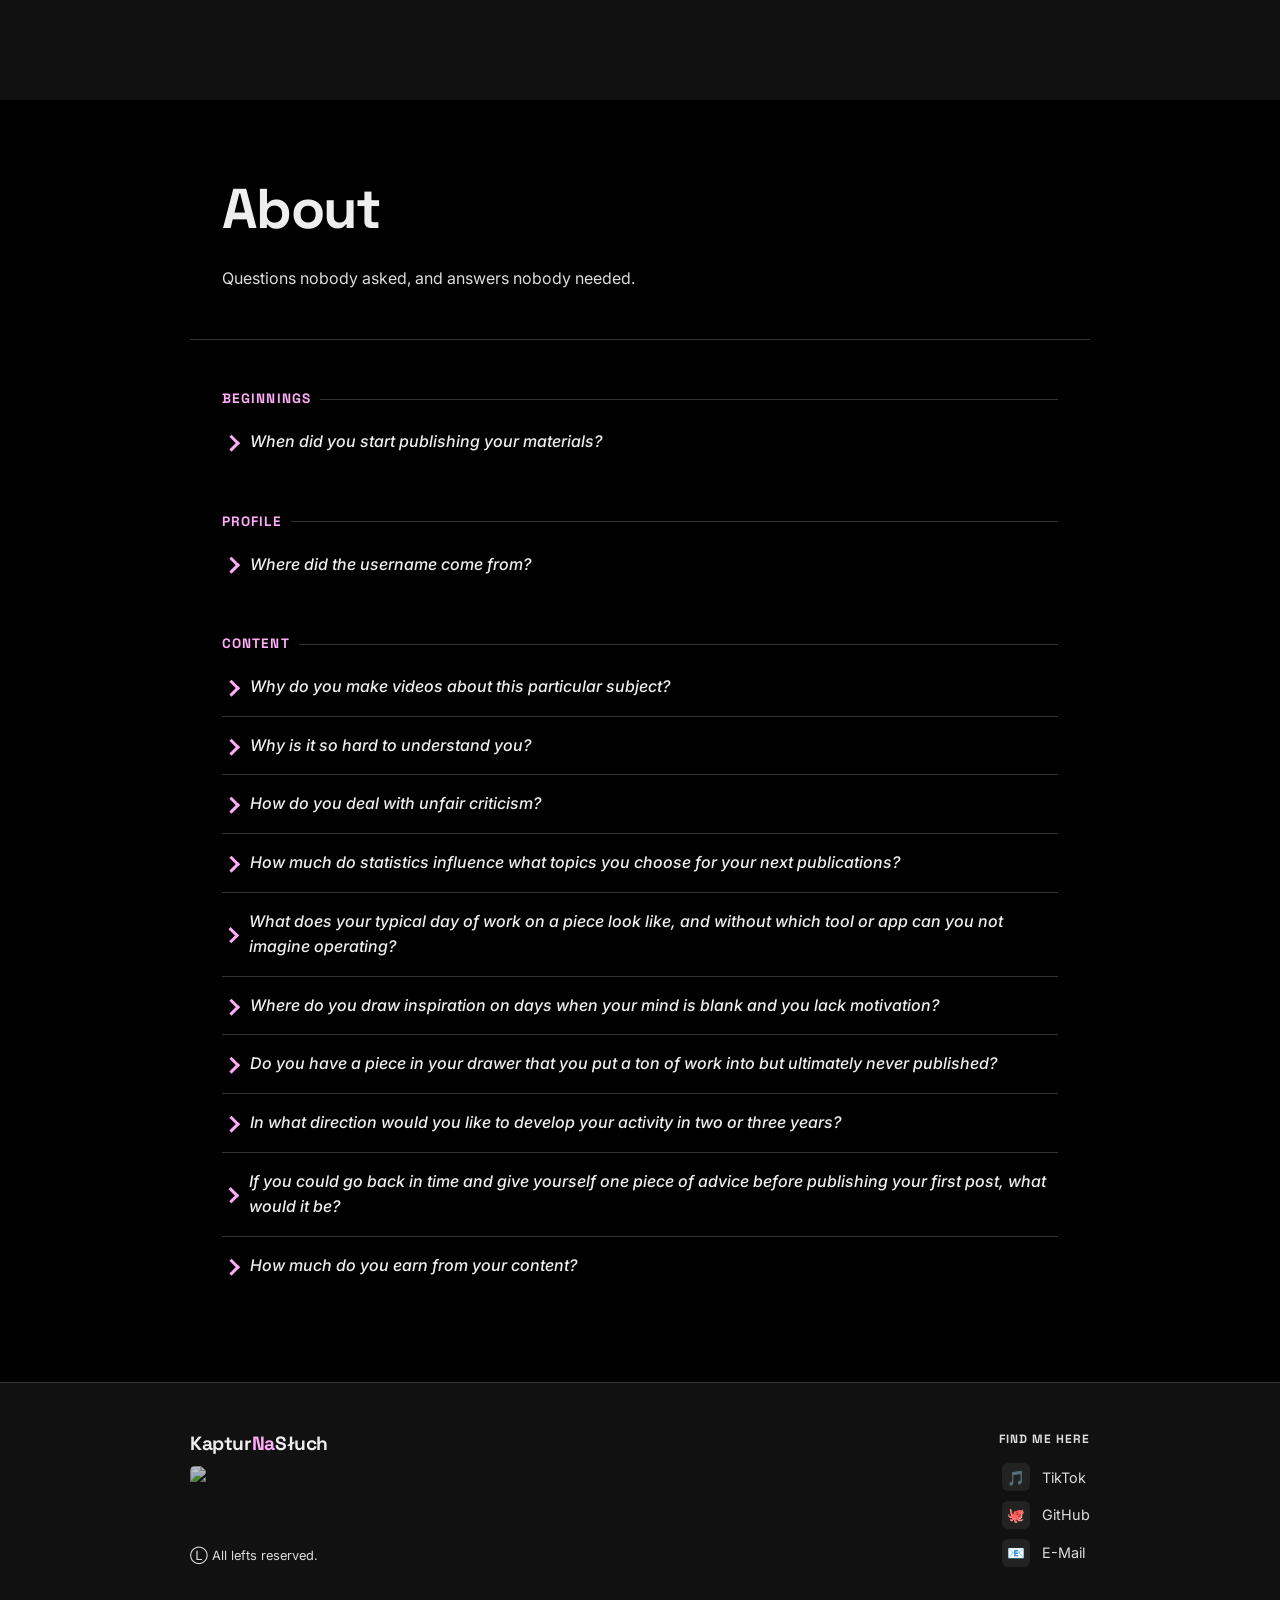
==== about/index.html @ c9e13604 "Initial commit" ====
<!DOCTYPE html>
<html lang="en" data-i18n-scope="about">
	<head>
		<!-- Meta -->
		<meta charset="UTF-8"/>
		<meta name="viewport" content="width=device-width, initial-scale=1.0"/>

		<!-- Theme Color -->
		<meta name="theme-color" content="#97BD63" media="(prefers-color-scheme: light)">
		<meta name="theme-color" content="#97BD63" media="(prefers-color-scheme: dark)">

		<!-- Primary Meta Tags -->
		<title>KapturNaSłuch</title>
		<meta name="description" content="Meet me.">

		<!-- Embed card -->
		<meta property="og:type" content="website">
		<meta property="og:site_name" content="KapturNaSłuch">
		<meta property="og:title" content="KapturNaSłuch - About">
		<meta property="og:description" content="Meet me.">
		<meta property="og:image" content="https://kapturnasluch.github.io/assets/resources/img/png/banner_about_thin.png">
		<meta property="og:url" content="https://kapturnasluch.github.io/about/">

		<!-- X Card -->
		<meta name="twitter:card" content="summary_large_image">
		<meta name="twitter:title" content="KapturNaSłuch - About">
		<meta name="twitter:description" content="Meet me.">
		<meta name="twitter:image" content="https://kapturnasluch.github.io/assets/resources/img/png/banner_about_thin.png">

		<!-- Icons -->
		<link rel="icon" type="image/png" href="../assets/resources/img/png/icon.png"/>

		<!-- CSS -->
		<link rel="stylesheet" href="../assets/code/css/global.css"/>
		<link rel="stylesheet" href="../assets/code/css/main.css"/>
	</head>
	<body id="top">
		<nav class="header"></nav>

		<header class="page-header">
			<h1 data-i18n="about_page_title">About me</h1>
			<p data-i18n="qa_pg_desc">Questions nobody asked, and answers nobody wanted.</p>
		</header>

		<main class="content interview"></main>

		<footer id="bottom" class="footer"></footer>

		<script src="../assets/code/js/utils.js"></script>
		<script src="../assets/code/js/emoji.js"></script>
		<script src="../assets/code/js/translations.js"></script>
		<script src="../assets/code/js/i18n.js"></script>
		<script src="../assets/code/js/locale.js"></script>
		<script src="../assets/code/js/icons.js"></script>
		<script src="../assets/code/js/theme.js"></script>
		<script src="../assets/code/js/components.js"></script>
		<script src="../assets/code/js/populate.js"></script>
		<script>
			document.addEventListener("DOMContentLoaded", () => {
				loadComponent(".header", "assets/code/html/header.html", "", () => {
					applyTranslations();
					updateMobileNavIcon("closed");
				});
				loadComponent(".footer", "../assets/code/html/footer.html", "../", applyTranslations);

				setDocumentTitle();
			});
		</script>
	</body>
</html>
---- assets/code/css/global.css ----
@import url("fonts.css");

/* ===== */
/* 1. Design tokens
/* ===== */

:root {
	--bpm: 135;
	--beat: calc(60s / var(--bpm));
	--bar:  calc(var(--beat) * 4);
	--time-transition: var(--bar);

	--color-background-1: #000;
	--color-background-2: #111;
	--color-background-3: #222;
	--color-text-default: #EEE;
	--color-text-muted: #DDD;
	--color-border: #333;

	--color-accent: oklch(100% 0.25 0);
	--color-accent-dim: oklch(100% 0.125 0);

	--media-background-opacity: 0.1875;

	--radius-border: 8px;

	--time-theme: 2s;
	--time-hover: 0.125s;

	--filter-formula-1: invert(48%) sepia(79%) saturate(2476%) hue-rotate(317deg) brightness(118%) contrast(119%);
	--animation-timing-func: cubic-bezier(0, 0, 0, 1);

	--height-navigation: 100px;
}

[data-theme="light"] {
	--time-transition: calc(var(--bar) * 3);

	--color-background-1: #EEE;
	--color-background-2: #FFF;
	--color-background-3: #EEE;
	--color-text-default: #000;
	--color-text-muted: #666;
	--color-border: #DDD;

	--color-accent: oklch(75% 0.25 0);
	--color-accent-dim: oklch(75% 0.125 0);

	--media-background-opacity: 0;

	--animation-timing-func: linear;
}

/* ===== */
/* 2. Reset
/* ===== */

*,
*::before,
*::after {
	scroll-behavior: smooth;
	box-sizing: border-box;
	margin: 0;
	padding: 0;

	transition:
		background-color var(--time-theme) ease-in-out,
		border-color     var(--time-theme) ease-in-out,
		box-shadow       var(--time-theme) ease-in-out;
}

/* ===== */
/* 3. Base
/* ===== */

@keyframes animationSpinHue {
	0%   { filter: hue-rotate(0deg);   }
	25%  { filter: hue-rotate(90deg);  }
	50%  { filter: hue-rotate(180deg); }
	75%  { filter: hue-rotate(270deg); }
	100% { filter: hue-rotate(1turn);  }
}

html {
	scroll-padding-top: var(--height-navigation);
}

body {
	background: var(--color-background-1);
	color: var(--color-text-default);
	font-family: "Inter", sans-serif;
	font-size: 16px;
	line-height: 1.6;
	min-height: 100vh;
	display: flex;
	flex-direction: column;
}

/* ===== */
/* Elements */
/* ===== */

.blockquote {
	border-left: 0.25em solid var(--color-text-default);
	font-style: italic;
	text-indent: initial;
	padding: 1.25em;
	text-align: left;
	display: flex;
	flex-flow: column;
	gap: 2em;
	opacity: 0.8;
}

.blockquote span:last-child {
	display: block;
	text-align: right;
}
---- assets/code/css/main.css ----
.background {
	position: fixed;
	width: 100%;
	height: 100%;
	z-index: -5;
}

.background-media {
	position: absolute;
	inset: 0;
	opacity: var(--media-background-opacity);
	filter: blur(5px) saturate(0);
}

.background-media video,
.background-media img {
	inset: 0;
	width: 100%;
	height: 100%;
	object-fit: cover;
	opacity: 0;
}

/* ===== */
/* 1. Shared components
/* ===== */

.logo {
	font-family: "Space Grotesk", sans-serif;
	font-weight: 700;
	font-size: 1.1rem;
	color: var(--color-text-default);
	letter-spacing: -0.02em;
}

.logo span {
	color: var(--color-accent);
	display: inline-block;
	animation: animationSpinHue var(--time-transition) var(--animation-timing-func) infinite;
}

.logo--lg {
	font-size: 1.2rem;
}

.btn-flag-icon {
	width: 1.2em;
	height: 1.2em;
	vertical-align: -0.2em;
	display: inline-block;
	object-fit: contain;
}

.emoji-wrapper {
	display: inline-flex;
	align-items: center;
	justify-content: center;
	vertical-align: -0.2em;
	width: 1.2em;
	height: 1.2em;
	margin: 0 0.1em;
}

.emoji-wrapper img {
	width: 100%;
	height: 100%;
	object-fit: contain;
}

[data-theme="dark"] .social-icon img,
[data-theme="dark"] .emoji-wrapper img {
	filter: invert(1);
}

/* ===== */
/* 2. Navbar
/* ===== */

nav {
	position: sticky;
	top: 0;
	z-index: 100;
	padding: 0 2.5rem;
	height: var(--height-navigation);
	display: flex;
	align-items: center;
	justify-content: space-between;
	background: var(--color-background-2);
	backdrop-filter: blur(2em) hue-rotate(180deg);
	width: 100%;
}

.nav-brand {
	display: flex;
	align-items: center;
	gap: 0.75rem;
	text-decoration: none;
	filter: drop-shadow(0 0 1px var(--color-background-1));
}

.nav-logo-img {
	width: 2em;
	object-fit: contain;
	border: 2px solid var(--color-border);
	border-radius: 100%;
	aspect-ratio: 1 / 1;
	padding-top: 0.1875em;
	transition: border-color var(--time-hover) ease-in-out;
	animation: animationSpinHue calc(var(--time-transition) /** 50*/) var(--animation-timing-func) infinite;
}

.nav-logo-img:hover {
	border-color: var(--color-accent);
}

.nav-controls {
	display: flex;
	align-items: center;
	gap: 1.5rem;
	filter: drop-shadow(0 0 1px var(--color-background-1));
}

.nav-links {
	display: flex;
	align-items: center;
	gap: 1.5rem;
	list-style: none;
	text-transform: capitalize;
}

.nav-links li {
	display: inline-flex;
}

.nav-links a {
	color: var(--color-text-muted);
	text-decoration: none;
	font-size: 0.9rem;
	font-weight: 500;
	display: inline-flex;
	align-items: center;
	gap: 0.35rem;

	transition:
		background   var(--time-theme) ease-in-out,
		border-color var(--time-theme) ease-in-out,
		fill         var(--time-theme) ease-in-out,
		stroke       var(--time-theme) ease-in-out,
		box-shadow   var(--time-theme) ease-in-out,
		color        var(--time-hover) ease-in-out;
}

.nav-links a:hover,
.nav-links a.active {
	color: var(--color-text-default);
}

.nav-links a svg,
.nav-links a svg * {
	transition: none;
}

.nav-link-icon {
	display: inline-flex;
	align-items: center;
	opacity: 0;
	max-width: 0;
	overflow: hidden;
	transition:
		opacity   var(--time-hover) ease-in-out,
		max-width var(--time-hover) ease-in-out;
}

.nav-links li:hover .nav-link-icon {
	opacity: 1;
	max-width: 1.2em;
}

.nav-toggle-btn {
	display: none;
	color: var(--color-text-default);
	border: none;
	border-radius: var(--radius-border);
	font-size: 2rem;
	cursor: pointer;
	line-height: 1;
	background: transparent;
}

.toggle-icon {
	display: inline-flex;
	align-items: center;
}

/* Hide the toggle icon while its first SVG fetch resolves, so the
   shortcode text or a stale character can't flash before the real
   icon appears. */
.toggle-icon.is-loading {
	visibility: hidden;
}

.btn-toggle {
	color: var(--color-text-default);
	font-size: 2em;
	cursor: pointer;
	display: inline-flex;

	transition:
		background   var(--time-theme) ease-in-out,
		border-color var(--time-hover) ease-in-out,
		color        var(--time-hover) ease-in-out;

	aspect-ratio: 1 / 1;
	background: none;
	border: 0;
}

.btn-toggle:hover {
	border-color: var(--color-accent);
	color: var(--color-text-default);
}

/* ===== */
/* 3. Layout - main / sections
/* ===== */

main {
	flex: 1;
	display: flex;
	flex-direction: column;
}

main > .hero {
	min-height: 100vh;
	padding: 0 2rem;
	margin: 0 auto;
	display: flex;
	flex-direction: column;
	justify-content: center;
	align-items: center;
	z-index: 5;
	text-align: center;
}

/* ===== */
/* 4. Hero
/* ===== */

.hero-header {
	display: flex;
	gap: 1.5rem;
	margin-bottom: 0.5em;
	flex-wrap: wrap;
	justify-content: center;
	filter: drop-shadow(0 0 3em rgba(255, 255, 255, 0.75));
	align-items: center;
}

img .hero-avatar {
	filter: drop-shadow(0 0 5px white);
}

.hero-avatar {
	width: 80px;
	height: auto;
	border-radius: 50%;
	object-fit: cover;
	border: 3px solid var(--color-accent);
	padding-top: 0.5em;
	aspect-ratio: 1 / 1;
	background: var(--color-background-1);
	animation: animationSpinHue var(--time-transition) var(--animation-timing-func) infinite;
}

.hero-name {
	display: inline-flex;
	font-family: "Space Grotesk", sans-serif;
	font-size: clamp(2.5rem, 8vw, 5rem);
	font-weight: 700;
	line-height: 1.0;
	letter-spacing: -0.04em;
	color: var(--color-text-default);
}

.hero-name .accent-word {
	color: var(--color-accent);
	display: inline-block;
	animation: animationSpinHue var(--time-transition) var(--animation-timing-func) infinite;
}

.hero-taglines {
	font-size: 0;
	font-family: "Space Grotesk", sans-serif;
	font-weight: 500;
	color: var(--color-text-muted);
	gap: 0;
}

.hero-taglines span {
	font-size: clamp(1rem, 2.5vw, 1.3rem);
}

.hero-taglines span:not(:last-child)::before {
	display: none;
}

.hero-taglines span:not(:last-child)::after {
	content: "│";
	padding: 0 0.5em;
}

.hero-desc {
	font-size: 1rem;
	color: var(--color-text-muted);
	margin: 2em 0;
}

.btn-primary {
	display: inline-block;
	background: var(--color-accent);
	color: var(--color-background-1);
	text-decoration: none;
	padding: 0.7rem 1.6rem;
	border-radius: var(--radius-border);
	font-family: "Space Grotesk", sans-serif;
	font-weight: 700;
	font-size: 0.95rem;

	transition:
		background var(--time-theme) ease-in-out,
		color      var(--time-theme) ease-in-out,
		opacity    var(--time-hover) ease-in-out;
	animation: animationSpinHue var(--time-transition) var(--animation-timing-func) infinite;
}

.btn-primary:hover {
	opacity: 0.85;
}

.theme-icon.is-loading,
.lang-icon.is-loading {
	visibility: hidden;
}

.btn-toggle .theme-icon,
.btn-toggle .lang-icon {
	display: inline-flex;
	align-items: center;
	justify-content: center;
	width: 1.2em;
	height: 1.2em;
}

.btn-toggle .theme-icon svg,
.btn-toggle .theme-icon img,
.btn-toggle .lang-icon svg,
.btn-toggle .lang-icon img {
	width: 100%;
	height: 100%;
	display: block;
}

.btn-toggle .theme-icon svg {
	filter:
		var(--filter-formula-1)
		saturate(0.325)
		brightness(2);

	animation: animationSpinHue var(--time-transition) var(--animation-timing-func) infinite;
}

[data-theme="light"] .btn-toggle .theme-icon svg {
	filter: brightness(0);
}

/* ===== */
/* 5. Content sections
/* ===== */

.page-header {
	padding: 4rem 2rem 3rem;
	max-width: 900px;
	margin: 0 auto;
	width: 100%;
	border-bottom: 1px solid var(--color-border);
}

.page-header h1 {
	font-family: "Space Grotesk", sans-serif;
	font-size: clamp(2rem, 6vw, 3.5rem);
	font-weight: 700;
	letter-spacing: -0.03em;
	margin-bottom: 0.75rem;
	text-transform: capitalize;
}

.page-header p {
	color: var(--color-text-muted);
	font-size: 1rem;
}

.content {
	flex: 1;
	padding: 3rem 2rem;
	max-width: 900px;
	margin: 0 auto;
	width: 100%;
}

/* ===== */
/* 6. Resources grid
/* ===== */

.cat-section {
	margin-bottom: 3.5rem;
}

.cat-label {
	font-family: "Space Grotesk", sans-serif;
	font-size: 0.85rem;
	font-weight: 700;
	text-transform: uppercase;
	letter-spacing: 0.08em;
	color: var(--color-accent);
	margin-bottom: 1.2rem;
	display: flex;
	align-items: center;
	gap: 0.6rem;
	text-decoration: none;
	cursor: pointer;
	animation: animationSpinHue var(--time-transition) var(--animation-timing-func) infinite;
}

.cat-label:hover {
	text-decoration: underline;
}

.cat-label::after {
	content: "";
	flex: 1;
	height: 1px;
	background: var(--color-border);
}

.res-grid {
	display: flex;
	flex-wrap: wrap;
	gap: 1rem;
}

.res-card {
	flex: 1 1 calc(50% - 0.5rem);
	min-width: 250px;
	display: flex;
	flex-direction: column;
	background: var(--color-background-2);
	border: 1px solid var(--color-border);
	border-radius: var(--radius-border);
	padding: 1.25rem;
	text-decoration: none;
	color: inherit;

	transition:
		background   var(--time-theme) ease-in-out,
		border-color var(--time-hover) ease-in-out;
}

.res-card:hover {
	border-color: var(--color-accent);
	background: var(--color-background-3);
}

.res-card-head {
	display: flex;
	align-items: flex-start;
	justify-content: space-between;
	gap: 0.5rem;
	margin-bottom: 0.6rem;
}

.res-icon {
	font-size: 1.3rem;
	line-height: 1;
	display: inline-flex;
	align-items: center;
	filter: initial !important;
}

.res-icon-img {
	width: 28px;
	height: 28px;
	object-fit: contain;
	display: block;
	flex: 0 0 auto;
}

.badge-new {
	font-size: 0.65rem;
	font-family: "Space Grotesk", sans-serif;
	font-weight: 700;
	text-transform: uppercase;
	letter-spacing: 0.06em;
	background: var(--color-accent-dim);
	color: var(--color-background-1);
	padding: 2px 7px;
	border-radius: 4px;
	display: inline-block;
	animation: animationSpinHue var(--time-transition) var(--animation-timing-func) infinite;
}

.res-card .res-title {
	font-family: "Space Grotesk", sans-serif;
	font-size: 0.95rem;
	font-weight: 700;
	color: var(--color-text-default);
}

.res-card .res-desc:last-child {
	padding-top: 1em;
}

.res-card .res-desc {
	font-size: 0.85rem;
	color: var(--color-text-muted);
	line-height: 1.55;
	flex: 1;
}

/* ===== */
/* 7. Footer
/* ===== */

footer {
	border-top: 1px solid var(--color-border);
	padding: 3rem 2rem;
	background: var(--color-background-2);
}

.footer-inner {
	max-width: 900px;
	margin: 0 auto;
	display: flex;
	justify-content: space-between;
	gap: 2rem;
	flex-wrap: wrap;
}

.footer-notice {
	display: flex;
	flex-flow: column;
	justify-content: space-between;
}

footer .logo--lg {
	gap: 0.5em;
	display: flex;
	flex-flow: column;
	width: fit-content;
	line-height: initial;
}

footer .logo--lg a {
	display: flex;
	flex-flow: column;
	justify-content: center;
}

footer .logo--lg a > img {
	opacity: 0.75;
	height: 1em;
	border-radius: 0.25em;
}

.footer-copy {
	font-size: 0.8rem;
	color: var(--color-text-muted);
	margin-top: 0.5rem;
}

.socials-title {
	font-family: "Space Grotesk", sans-serif;
	font-size: 0.75rem;
	font-weight: 700;
	text-transform: uppercase;
	letter-spacing: 0.08em;
	color: var(--color-text-muted);
	margin-bottom: 1rem;
	line-height: initial;
}

.social-list {
	list-style: none;
	display: flex;
	flex-direction: column;
	gap: 0.6rem;
}

.social-list li a {
	display: flex;
	align-items: center;
	gap: 0.75rem;
	text-decoration: none;
	color: var(--color-text-muted);
	font-size: 0.9rem;
	transition: opacity var(--time-hover) ease-in-out;
}

.social-list li a:hover {
	opacity: 0.75;
	color: var(--color-text-default);
}

.social-icon {
	width: 28px;
	height: 28px;
	border-radius: 6px;
	display: inline-flex;
	align-items: center;
	justify-content: center;
	flex-shrink: 0;
	background: var(--color-background-3);
}

.social-icon img {
	width: 1em;
	display: block;
}

.social-icon svg {
	width: 1.5em;
	height: 1.5em;
	animation: animationSpinHue var(--time-transition) var(--animation-timing-func) infinite;
	color: var(--color-accent-dim);
}

.social-column {
	display: flex;
	flex-flow: column;
	align-items: end;
}

/* ===== */
/* 8. About section
/* ===== */

.interview .cat-section > details.qa + details.qa {
	margin-top: 1em;
	padding-top: 1em;
	border-top: 1px solid var(--color-border);
}

details.qa {
	margin: 0;
}

.qa ol,
.qa ul {
	list-style-position: revert-layer;
	margin-left: 2.75em;
}

details.qa > summary.qa-q {
	list-style: none;
	cursor: pointer;
	font-style: italic;
	font-weight: 500;
	color: var(--color-text-default);
	display: flex;
	align-items: baseline;
	gap: 0.5em;
	transition: color var(--time-hover) ease-in-out;
}

details.qa > summary.qa-q::-webkit-details-marker {
	display: none;
}

details.qa > summary.qa-q::marker {
	content: "";
}

details.qa > summary.qa-q::before {
	content: "";
	display: inline-flex;
	width: 0.75em;
	height: 0.75em;
	border-right: 3px solid var(--color-accent);
	border-bottom: 3px solid var(--color-accent);
	transform: rotate(-45deg);
	transition: transform var(--time-hover) ease-in-out;
	margin-right: 0.5em;
	transform-origin: 60% 60%;
	align-self: center;
	animation: animationSpinHue var(--time-transition) var(--animation-timing-func) infinite;
	margin: 0.25em;
}

details.qa[open] > summary.qa-q::before {
	transform: rotate(45deg);
}

details.qa > .qa-a {
	padding: 2em 0;
	color: var(--color-text-default);
}

/* ===== */
/* 9. Mobile
/* ===== */

@media (max-width: 750px) {
	nav {
		padding: 2em;
		flex-wrap: wrap;
		height: auto;
		background: var(--color-background-2);
		border-bottom: 1px solid var(--color-border);
	}

	.nav-toggle-btn {
		display: inline-block;
	}

	.nav-controls {
		width: 100%;
		display: none;
		flex-direction: column;
		align-items: center;
		gap: 1rem;
	}

	.nav-controls.active {
		display: flex;
	}

	.nav-links {
		flex-direction: column;
		align-items: start;
		gap: 1rem;
		width: 100%;
		padding-top: 1rem;
	}

	.res-card {
		flex: 1 1 100%;
	}

	.hero-taglines span:not(:last-child)::after {
		padding: 0 0.25em;
	}

	footer {
		padding: 2rem 1rem;
	}

	.footer-inner {
		flex-direction: column-reverse;
		align-items: center;
		text-align: center;
	}

	footer .logo--lg {
		gap: initial;
		align-items: center;
		width: 100%;
	}

	footer .logo--lg a > img {
		display: none;
	}

	.social-column {
		align-items: center;
	}
}

@media (max-width: 360px) {
	main > .hero {
		padding: calc(5rem + var(--height-navigation)) 2em;
	}

	.hero {
		padding: 3rem 1rem 2rem;
	}

	.hero-header {
		gap: 0.75em;
		flex-flow: column;
		margin-bottom: 1em;
	}

	.hero-name {
		flex-flow: column;
	}

	.hero-name .accent-word:first-child {
		margin-top: 0.1875em;
	}
}
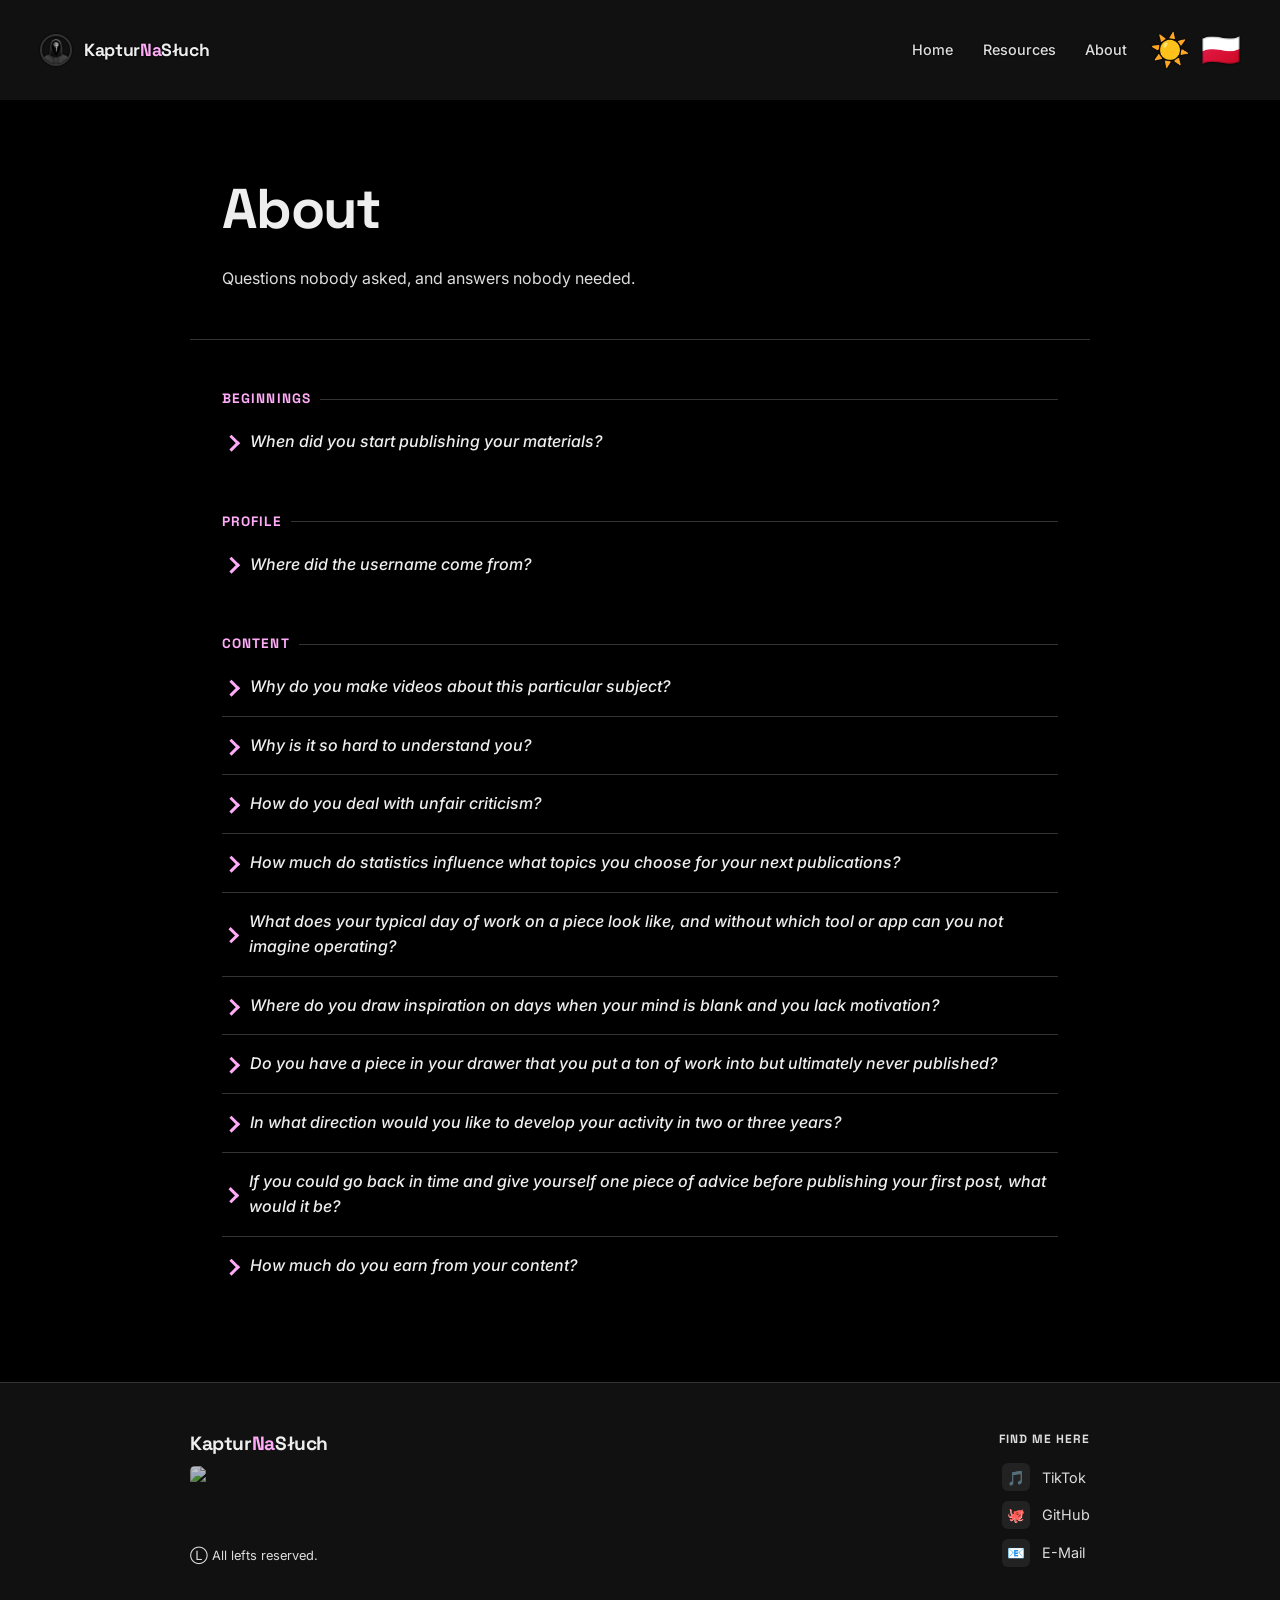
==== commit 64049518: "Fixes 1" ====
--- a/about/index.html
+++ b/about/index.html
@@ -57,7 +57,7 @@
 		<script src="../assets/code/js/populate.js"></script>
 		<script>
 			document.addEventListener("DOMContentLoaded", () => {
-				loadComponent(".header", "assets/code/html/header.html", "", () => {
+				loadComponent(".header", "../assets/code/html/header.html", "../", () => {
 					applyTranslations();
 					updateMobileNavIcon("closed");
 				});
--- a/assets/code/css/global.css
+++ b/assets/code/css/global.css
@@ -115,4 +115,19 @@
 .blockquote span:last-child {
 	display: block;
 	text-align: right;
+}
+
+/* ===== */
+/* Other */
+/* ===== */
+
+img, svg, video {
+	-webkit-touch-callout: none;
+	-webkit-user-select: none;
+	-khtml-user-select: none;
+	-moz-user-select: none;
+	-ms-user-select: none;
+	user-select: none;
+
+    -webkit-user-drag: none;
 }
--- a/assets/code/css/main.css
+++ b/assets/code/css/main.css
@@ -774,6 +774,7 @@
 	}
 }
 
+/*
 @media (max-width: 360px) {
 	main > .hero {
 		padding: calc(5rem + var(--height-navigation)) 2em;
@@ -796,4 +797,5 @@
 	.hero-name .accent-word:first-child {
 		margin-top: 0.1875em;
 	}
-}+}
+*/
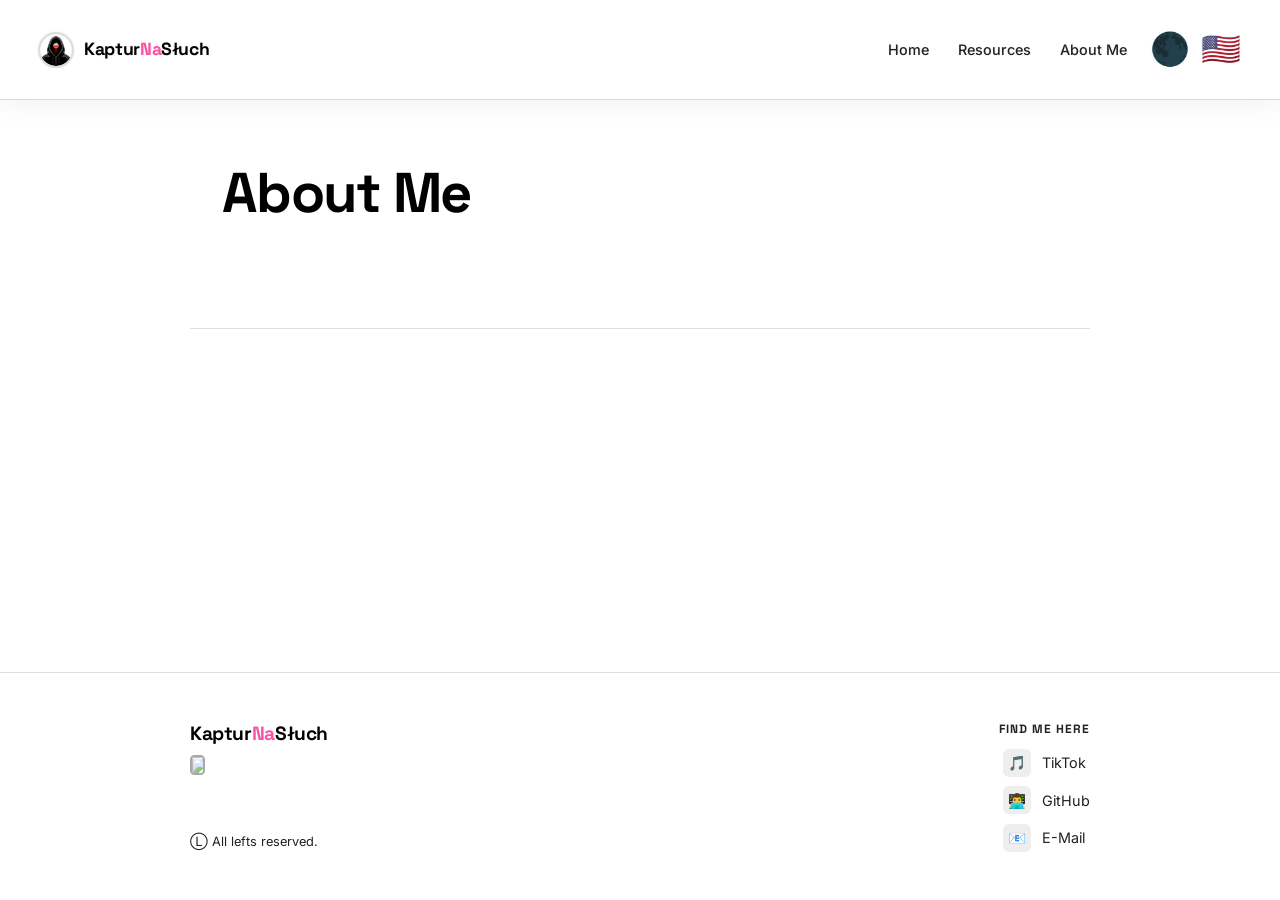
==== commit c9ae136e: "Initial" ====
--- a/about/index.html
+++ b/about/index.html
@@ -1,13 +1,13 @@
 <!DOCTYPE html>
-<html lang="en" data-i18n-scope="about">
+<html lang="en">
 	<head>
 		<!-- Meta -->
 		<meta charset="UTF-8"/>
 		<meta name="viewport" content="width=device-width, initial-scale=1.0"/>
 
 		<!-- Theme Color -->
-		<meta name="theme-color" content="#97BD63" media="(prefers-color-scheme: light)">
-		<meta name="theme-color" content="#97BD63" media="(prefers-color-scheme: dark)">
+		<meta name="theme-color" content="#99FF00" media="(prefers-color-scheme: light)">
+		<meta name="theme-color" content="#99FF00" media="(prefers-color-scheme: dark)">
 
 		<!-- Primary Meta Tags -->
 		<title>KapturNaSłuch</title>
@@ -18,17 +18,17 @@
 		<meta property="og:site_name" content="KapturNaSłuch">
 		<meta property="og:title" content="KapturNaSłuch - About">
 		<meta property="og:description" content="Meet me.">
-		<meta property="og:image" content="https://kapturnasluch.github.io/assets/resources/img/png/banner_about_thin.png">
+		<meta property="og:image" content="https://kapturnasluch.github.io/assets/resources/img/png/banners/banner_dark_about.png">
 		<meta property="og:url" content="https://kapturnasluch.github.io/about/">
 
 		<!-- X Card -->
 		<meta name="twitter:card" content="summary_large_image">
 		<meta name="twitter:title" content="KapturNaSłuch - About">
 		<meta name="twitter:description" content="Meet me.">
-		<meta name="twitter:image" content="https://kapturnasluch.github.io/assets/resources/img/png/banner_about_thin.png">
+		<meta name="twitter:image" content="https://kapturnasluch.github.io/assets/resources/img/png/banners/banner_dark_about.png">
 
 		<!-- Icons -->
-		<link rel="icon" type="image/png" href="../assets/resources/img/png/icon.png"/>
+		<link rel="icon" type="image/svg" href="../assets/resources/img/ico/about.ico"/>
 
 		<!-- CSS -->
 		<link rel="stylesheet" href="../assets/code/css/global.css"/>
@@ -38,30 +38,29 @@
 		<nav class="header"></nav>
 
 		<header class="page-header">
-			<h1 data-i18n="about_page_title">About me</h1>
-			<p data-i18n="qa_pg_desc">Questions nobody asked, and answers nobody wanted.</p>
+			<h1 data-i18n="about_page_title"></h1>
+			<p data-i18n="qa_pg_desc"></p>
 		</header>
 
 		<main class="content interview"></main>
 
 		<footer id="bottom" class="footer"></footer>
 
-		<script src="../assets/code/js/utils.js"></script>
-		<script src="../assets/code/js/emoji.js"></script>
-		<script src="../assets/code/js/translations.js"></script>
-		<script src="../assets/code/js/i18n.js"></script>
-		<script src="../assets/code/js/locale.js"></script>
-		<script src="../assets/code/js/icons.js"></script>
-		<script src="../assets/code/js/theme.js"></script>
-		<script src="../assets/code/js/components.js"></script>
-		<script src="../assets/code/js/populate.js"></script>
+		<script src="../assets/code/js/utils/utils.js"></script>
+		<script src="../assets/code/js/utils/visual/emoji/emoji.js"></script>
+		<script src="../assets/code/js/locale/i18n.js"></script>
+		<script src="../assets/code/js/locale/locale.js"></script>
+		<script src="../assets/code/js/utils/visual/emoji/icons.js"></script>
+		<script src="../assets/code/js/utils/visual/theme.js"></script>
+		<script src="../assets/code/js/utils/components.js"></script>
+		<script src="../assets/code/js/page/populate.js"></script>
 		<script>
 			document.addEventListener("DOMContentLoaded", () => {
-				loadComponent(".header", "../assets/code/html/header.html", "../", () => {
+				loadComponent(".header", "../assets/code/html/header.html", "..", () => {
 					applyTranslations();
 					updateMobileNavIcon("closed");
 				});
-				loadComponent(".footer", "../assets/code/html/footer.html", "../", applyTranslations);
+				loadComponent(".footer", "../assets/code/html/footer.html", "..", applyTranslations);
 
 				setDocumentTitle();
 			});
--- a/assets/code/css/global.css
+++ b/assets/code/css/global.css
@@ -1,4 +1,10 @@
 @import url("fonts.css");
+
+[data-no-transition],
+[data-no-transition] * {
+	transition: none !important;
+	animation: none !important;
+}
 
 /* ===== */
 /* 1. Design tokens
@@ -8,7 +14,24 @@
 	--bpm: 135;
 	--beat: calc(60s / var(--bpm));
 	--bar:  calc(var(--beat) * 4);
+
+	--time-theme: 2s;
+	--time-hover: 0.125s;
+
+	--margin-global: 2rem;
+	--radius-border: 8px;
+
+	--filter-formula-colorize:
+		invert(48%) sepia(79%)
+		saturate(2476%) hue-rotate(317deg)
+		brightness(118%) contrast(119%);
+
+	--height-navigation: 100px;
+}
+
+[data-theme="dark"] {
 	--time-transition: var(--bar);
+	--animation-timing-func: cubic-bezier(0, 0, 0, 1);
 
 	--color-background-1: #000;
 	--color-background-2: #111;
@@ -21,34 +44,23 @@
 	--color-accent-dim: oklch(100% 0.125 0);
 
 	--media-background-opacity: 0.1875;
-
-	--radius-border: 8px;
-
-	--time-theme: 2s;
-	--time-hover: 0.125s;
-
-	--filter-formula-1: invert(48%) sepia(79%) saturate(2476%) hue-rotate(317deg) brightness(118%) contrast(119%);
-	--animation-timing-func: cubic-bezier(0, 0, 0, 1);
-
-	--height-navigation: 100px;
 }
 
 [data-theme="light"] {
 	--time-transition: calc(var(--bar) * 3);
+	--animation-timing-func: linear;
 
 	--color-background-1: #EEE;
 	--color-background-2: #FFF;
 	--color-background-3: #EEE;
 	--color-text-default: #000;
-	--color-text-muted: #666;
+	--color-text-muted: #222;
 	--color-border: #DDD;
 
 	--color-accent: oklch(75% 0.25 0);
 	--color-accent-dim: oklch(75% 0.125 0);
 
 	--media-background-opacity: 0;
-
-	--animation-timing-func: linear;
 }
 
 /* ===== */
@@ -66,7 +78,8 @@
 	transition:
 		background-color var(--time-theme) ease-in-out,
 		border-color     var(--time-theme) ease-in-out,
-		box-shadow       var(--time-theme) ease-in-out;
+		box-shadow       var(--time-theme) ease-in-out,
+		filter           var(--time-theme) ease-in-out;
 }
 
 /* ===== */
@@ -74,26 +87,30 @@
 /* ===== */
 
 @keyframes animationSpinHue {
-	0%   { filter: hue-rotate(0deg);   }
-	25%  { filter: hue-rotate(90deg);  }
-	50%  { filter: hue-rotate(180deg); }
-	75%  { filter: hue-rotate(270deg); }
-	100% { filter: hue-rotate(1turn);  }
+	0%  { filter: hue-rotate(0deg);   }
+	25% { filter: hue-rotate(90deg);  }
+	50% { filter: hue-rotate(180deg); }
+	75% { filter: hue-rotate(270deg); }
+	to  { filter: hue-rotate(1turn);  }
+}
+
+html[data-theme="light"] {
+  background: #FFF;
 }
 
 html {
+	background: #000;
 	scroll-padding-top: var(--height-navigation);
 }
 
 body {
-	background: var(--color-background-1);
 	color: var(--color-text-default);
 	font-family: "Inter", sans-serif;
 	font-size: 16px;
 	line-height: 1.6;
 	min-height: 100vh;
 	display: flex;
-	flex-direction: column;
+	flex-flow: column;
 }
 
 /* ===== */
@@ -112,7 +129,7 @@
 	opacity: 0.8;
 }
 
-.blockquote span:last-child {
+.blockquote span:nth-child(2):last-child {
 	display: block;
 	text-align: right;
 }
@@ -129,5 +146,5 @@
 	-ms-user-select: none;
 	user-select: none;
 
-    -webkit-user-drag: none;
+	-webkit-user-drag: none;
 }
--- a/assets/code/css/main.css
+++ b/assets/code/css/main.css
@@ -1,24 +1,62 @@
+:root {
+	--radius-border-image: 50%;
+}
+
+/* ===== */
+
 .background {
 	position: fixed;
+	inset: 0;
 	width: 100%;
 	height: 100%;
-	z-index: -5;
+	z-index: -1;
+	pointer-events: none;
 }
 
 .background-media {
 	position: absolute;
 	inset: 0;
 	opacity: var(--media-background-opacity);
-	filter: blur(5px) saturate(0);
-}
-
-.background-media video,
-.background-media img {
+
+	/* crossfade layering */
+	--video-z-back: -5;
+	--video-z-front: -4;
+}
+
+.background-media video {
 	inset: 0;
 	width: 100%;
 	height: 100%;
 	object-fit: cover;
+	position: absolute;
+	z-index: var(--video-z-back);
 	opacity: 0;
+	transition: opacity 0.125s ease-in-out;
+	filter: blur(5px) saturate(0);
+
+	pointer-events: none;
+	user-select: none;
+	-webkit-user-drag: none;
+	-webkit-touch-callout: none;
+}
+
+.background-media video.is-active {
+	z-index: var(--video-z-front);
+	opacity: 1;
+}
+
+.background,
+.background-media,
+.background-media img,
+.nav-logo-img img,
+.hero-avatar img,
+footer .logo-lg img,
+footer .social-icon img,
+footer .social-icon svg {
+	user-select: none;
+	-webkit-user-drag: none;
+	-webkit-touch-callout: none;
+	pointer-events: none;
 }
 
 /* ===== */
@@ -28,7 +66,7 @@
 .logo {
 	font-family: "Space Grotesk", sans-serif;
 	font-weight: 700;
-	font-size: 1.1rem;
+	font-size: 1.1em;
 	color: var(--color-text-default);
 	letter-spacing: -0.02em;
 }
@@ -39,8 +77,8 @@
 	animation: animationSpinHue var(--time-transition) var(--animation-timing-func) infinite;
 }
 
-.logo--lg {
-	font-size: 1.2rem;
+.logo-lg {
+	font-size: 1.2em;
 }
 
 .btn-flag-icon {
@@ -80,50 +118,77 @@
 	position: sticky;
 	top: 0;
 	z-index: 100;
-	padding: 0 2.5rem;
+	padding: 0 2.5em;
 	height: var(--height-navigation);
 	display: flex;
 	align-items: center;
 	justify-content: space-between;
 	background: var(--color-background-2);
-	backdrop-filter: blur(2em) hue-rotate(180deg);
-	width: 100%;
+	backdrop-filter: blur(4px) hue-rotate(180deg);
+	width: 100%;
+	filter: drop-shadow(0 0 1em var(--color-background-1));
+	border-bottom: 1px solid var(--color-border);
 }
 
 .nav-brand {
 	display: flex;
 	align-items: center;
-	gap: 0.75rem;
+	gap: 0.75em;
 	text-decoration: none;
 	filter: drop-shadow(0 0 1px var(--color-background-1));
 }
 
 .nav-logo-img {
+	position: relative;
 	width: 2em;
+	aspect-ratio: 1 / 1;
+	border-radius: 100%;
+	padding-top: 0.125em;
+	transition: border-color var(--time-hover) ease-in-out;
+}
+
+.nav-logo-img-frame {
+	position: absolute;
+	inset: 0;
+	border-radius: var(--radius-border-image);
+	outline: 2px solid var(--color-border);
+	animation: animationSpinHue calc(var(--time-transition)) var(--animation-timing-func) infinite;
+	pointer-events: none;
+	transition:
+		border-color  var(--time-hover) ease-in-out,
+		outline-color var(--time-hover) ease-in-out;
+}
+
+.nav-logo-img:hover .nav-logo-img-frame {
+	border-color: var(--color-accent);
+	outline-color: var(--color-accent);
+}
+
+.nav-logo-img-photo {
+	width: 100%;
+	height: 100%;
+	border-radius: 100%;
+	overflow: hidden;
+}
+
+.nav-logo-img-photo img {
+	width: 100%;
+	/*! height: 100%; */
 	object-fit: contain;
-	border: 2px solid var(--color-border);
-	border-radius: 100%;
-	aspect-ratio: 1 / 1;
-	padding-top: 0.1875em;
-	transition: border-color var(--time-hover) ease-in-out;
-	animation: animationSpinHue calc(var(--time-transition) /** 50*/) var(--animation-timing-func) infinite;
-}
-
-.nav-logo-img:hover {
-	border-color: var(--color-accent);
+	display: block;
 }
 
 .nav-controls {
 	display: flex;
 	align-items: center;
-	gap: 1.5rem;
+	gap: 1.5em;
 	filter: drop-shadow(0 0 1px var(--color-background-1));
 }
 
 .nav-links {
 	display: flex;
 	align-items: center;
-	gap: 1.5rem;
+	gap: 1.5em;
 	list-style: none;
 	text-transform: capitalize;
 }
@@ -135,11 +200,11 @@
 .nav-links a {
 	color: var(--color-text-muted);
 	text-decoration: none;
-	font-size: 0.9rem;
+	font-size: 0.9em;
 	font-weight: 500;
 	display: inline-flex;
 	align-items: center;
-	gap: 0.35rem;
+	gap: 0.35em;
 
 	transition:
 		background   var(--time-theme) ease-in-out,
@@ -181,20 +246,65 @@
 	color: var(--color-text-default);
 	border: none;
 	border-radius: var(--radius-border);
-	font-size: 2rem;
+	font-size: 2em;
 	cursor: pointer;
 	line-height: 1;
 	background: transparent;
 }
 
+.lang-dropdown {
+	display: none;
+	position: absolute;
+	right: 0;
+	top: calc(100% + 0.5rem);
+	background: var(--color-background-2);
+	border: 1px solid var(--color-border);
+	border-radius: var(--radius-border);
+	overflow: hidden;
+	z-index: 100;
+	width: max-content;
+	max-width: min(100vw - 2 * var(--margin-global), 100%);
+}
+
+.lang-picker.open .lang-dropdown {
+	display: flex;
+	flex-flow: row wrap;
+	max-width: 100%;
+	scrollbar-width: thin;
+	overflow-y: auto;
+	justify-content: center;
+	gap: 1em;
+	padding: 0.5em 0
+}
+
+.lang-dropdown::before,
+.lang-dropdown::after {
+	content: "";
+}
+
+.lang-option {
+	text-align: left;
+	background: none;
+	border: 0;
+	color: var(--color-text-default);
+	cursor: pointer;
+	white-space: nowrap;
+	flex: 0 0 auto;
+}
+
+.lang-option:hover {
+	background: var(--color-background-3);
+}
+
+.lang-option.active {
+	color: var(--color-accent);
+}
+
 .toggle-icon {
 	display: inline-flex;
 	align-items: center;
 }
 
-/* Hide the toggle icon while its first SVG fetch resolves, so the
-   shortcode text or a stale character can't flash before the real
-   icon appears. */
 .toggle-icon.is-loading {
 	visibility: hidden;
 }
@@ -227,15 +337,15 @@
 main {
 	flex: 1;
 	display: flex;
-	flex-direction: column;
+	flex-flow: column;
 }
 
 main > .hero {
 	min-height: 100vh;
-	padding: 0 2rem;
+	padding: 0 2em;
 	margin: 0 auto;
 	display: flex;
-	flex-direction: column;
+	flex-flow: column;
 	justify-content: center;
 	align-items: center;
 	z-index: 5;
@@ -248,8 +358,8 @@
 
 .hero-header {
 	display: flex;
-	gap: 1.5rem;
-	margin-bottom: 0.5em;
+	gap: 1.5em;
+	margin-bottom: 0.75em;
 	flex-wrap: wrap;
 	justify-content: center;
 	filter: drop-shadow(0 0 3em rgba(255, 255, 255, 0.75));
@@ -261,21 +371,41 @@
 }
 
 .hero-avatar {
-	width: 80px;
-	height: auto;
-	border-radius: 50%;
-	object-fit: cover;
-	border: 3px solid var(--color-accent);
-	padding-top: 0.5em;
+	position: relative;
+	width: 5em;
 	aspect-ratio: 1 / 1;
 	background: var(--color-background-1);
+	border-radius: 50%;
+	padding-top: 0.5em;
+}
+
+.hero-avatar-frame {
+	position: absolute;
+	inset: 0;
+	border-radius: var(--radius-border-image);
+	outline: 3px solid var(--color-accent);
 	animation: animationSpinHue var(--time-transition) var(--animation-timing-func) infinite;
+	pointer-events: none;
+}
+
+.hero-avatar-photo {
+	width: 100%;
+	height: 100%;
+	border-radius: var(--radius-border-image);
+	overflow: hidden;
+}
+
+.hero-avatar-photo img {
+	width: 100%;
+	height: 100%;
+	object-fit: contain;
+	display: block;
 }
 
 .hero-name {
 	display: inline-flex;
 	font-family: "Space Grotesk", sans-serif;
-	font-size: clamp(2.5rem, 8vw, 5rem);
+	font-size: clamp(2.5em, 8vw, 5em);
 	font-weight: 700;
 	line-height: 1.0;
 	letter-spacing: -0.04em;
@@ -289,7 +419,6 @@
 }
 
 .hero-taglines {
-	font-size: 0;
 	font-family: "Space Grotesk", sans-serif;
 	font-weight: 500;
 	color: var(--color-text-muted);
@@ -297,7 +426,7 @@
 }
 
 .hero-taglines span {
-	font-size: clamp(1rem, 2.5vw, 1.3rem);
+	font-size: clamp(1em, 2.5vw, 1.3em);
 }
 
 .hero-taglines span:not(:last-child)::before {
@@ -310,7 +439,7 @@
 }
 
 .hero-desc {
-	font-size: 1rem;
+	font-size: 1em;
 	color: var(--color-text-muted);
 	margin: 2em 0;
 }
@@ -320,11 +449,11 @@
 	background: var(--color-accent);
 	color: var(--color-background-1);
 	text-decoration: none;
-	padding: 0.7rem 1.6rem;
+	padding: 0.7em 1.6em;
 	border-radius: var(--radius-border);
 	font-family: "Space Grotesk", sans-serif;
 	font-weight: 700;
-	font-size: 0.95rem;
+	font-size: 0.95em;
 
 	transition:
 		background var(--time-theme) ease-in-out,
@@ -360,9 +489,13 @@
 	display: block;
 }
 
+.lang-icon-img {
+	width: 2.5em;
+}
+
 .btn-toggle .theme-icon svg {
 	filter:
-		var(--filter-formula-1)
+		var(--filter-formula-colorize)
 		saturate(0.325)
 		brightness(2);
 
@@ -378,7 +511,7 @@
 /* ===== */
 
 .page-header {
-	padding: 4rem 2rem 3rem;
+	padding: 3em var(--margin-global);
 	max-width: 900px;
 	margin: 0 auto;
 	width: 100%;
@@ -387,21 +520,21 @@
 
 .page-header h1 {
 	font-family: "Space Grotesk", sans-serif;
-	font-size: clamp(2rem, 6vw, 3.5rem);
+	font-size: clamp(2em, 6vw, 3.5em);
 	font-weight: 700;
 	letter-spacing: -0.03em;
-	margin-bottom: 0.75rem;
+	margin-bottom: 0.75em;
 	text-transform: capitalize;
 }
 
 .page-header p {
 	color: var(--color-text-muted);
-	font-size: 1rem;
+	font-size: 1em;
 }
 
 .content {
 	flex: 1;
-	padding: 3rem 2rem;
+	padding: 3em var(--margin-global);
 	max-width: 900px;
 	margin: 0 auto;
 	width: 100%;
@@ -412,20 +545,20 @@
 /* ===== */
 
 .cat-section {
-	margin-bottom: 3.5rem;
+	margin-bottom: 3.5em;
 }
 
 .cat-label {
 	font-family: "Space Grotesk", sans-serif;
-	font-size: 0.85rem;
+	font-size: 0.85em;
 	font-weight: 700;
 	text-transform: uppercase;
 	letter-spacing: 0.08em;
 	color: var(--color-accent);
-	margin-bottom: 1.2rem;
-	display: flex;
-	align-items: center;
-	gap: 0.6rem;
+	margin-bottom: 1.2em;
+	display: flex;
+	align-items: center;
+	gap: 0.6em;
 	text-decoration: none;
 	cursor: pointer;
 	animation: animationSpinHue var(--time-transition) var(--animation-timing-func) infinite;
@@ -445,18 +578,18 @@
 .res-grid {
 	display: flex;
 	flex-wrap: wrap;
-	gap: 1rem;
+	gap: 1em;
 }
 
 .res-card {
-	flex: 1 1 calc(50% - 0.5rem);
+	flex: 1 1 calc(50% - 0.5em);
 	min-width: 250px;
 	display: flex;
-	flex-direction: column;
+	flex-flow: column;
 	background: var(--color-background-2);
 	border: 1px solid var(--color-border);
 	border-radius: var(--radius-border);
-	padding: 1.25rem;
+	padding: 1.25em;
 	text-decoration: none;
 	color: inherit;
 
@@ -474,16 +607,15 @@
 	display: flex;
 	align-items: flex-start;
 	justify-content: space-between;
-	gap: 0.5rem;
-	margin-bottom: 0.6rem;
+	gap: 0.5em;
+	margin-bottom: 0.6em;
 }
 
 .res-icon {
-	font-size: 1.3rem;
+	font-size: 1.3em;
 	line-height: 1;
 	display: inline-flex;
 	align-items: center;
-	filter: initial !important;
 }
 
 .res-icon-img {
@@ -495,7 +627,7 @@
 }
 
 .badge-new {
-	font-size: 0.65rem;
+	font-size: 0.65em;
 	font-family: "Space Grotesk", sans-serif;
 	font-weight: 700;
 	text-transform: uppercase;
@@ -510,7 +642,7 @@
 
 .res-card .res-title {
 	font-family: "Space Grotesk", sans-serif;
-	font-size: 0.95rem;
+	font-size: 0.95em;
 	font-weight: 700;
 	color: var(--color-text-default);
 }
@@ -520,7 +652,7 @@
 }
 
 .res-card .res-desc {
-	font-size: 0.85rem;
+	font-size: 0.85em;
 	color: var(--color-text-muted);
 	line-height: 1.55;
 	flex: 1;
@@ -532,8 +664,9 @@
 
 footer {
 	border-top: 1px solid var(--color-border);
-	padding: 3rem 2rem;
+	padding: 3em var(--margin-global);
 	background: var(--color-background-2);
+	z-index: 2;
 }
 
 .footer-inner {
@@ -541,7 +674,7 @@
 	margin: 0 auto;
 	display: flex;
 	justify-content: space-between;
-	gap: 2rem;
+	gap: 2em;
 	flex-wrap: wrap;
 }
 
@@ -551,57 +684,65 @@
 	justify-content: space-between;
 }
 
-footer .logo--lg {
+footer .logo-lg {
 	gap: 0.5em;
 	display: flex;
 	flex-flow: column;
+	align-items: stretch;
+	line-height: initial;
+}
+
+footer .logo-lg p {
 	width: fit-content;
-	line-height: initial;
-}
-
-footer .logo--lg a {
+	margin: 0;
+}
+
+footer .logo-lg a {
 	display: flex;
 	flex-flow: column;
 	justify-content: center;
-}
-
-footer .logo--lg a > img {
-	opacity: 0.75;
-	height: 1em;
-	border-radius: 0.25em;
+	width: fit-content;
+}
+
+footer .logo-lg a > img {
+	opacity: 0.675;
+	width: 75%;
+	height: auto;
+	border: 2px solid #808080;
+	border-radius: 0.1875em;
 }
 
 .footer-copy {
-	font-size: 0.8rem;
+	font-size: 0.8em;
 	color: var(--color-text-muted);
-	margin-top: 0.5rem;
+	margin-top: 0.5em;
 }
 
 .socials-title {
 	font-family: "Space Grotesk", sans-serif;
-	font-size: 0.75rem;
+	font-size: 0.75em;
 	font-weight: 700;
 	text-transform: uppercase;
 	letter-spacing: 0.08em;
 	color: var(--color-text-muted);
-	margin-bottom: 1rem;
+	margin-bottom: 1em;
 	line-height: initial;
 }
 
 .social-list {
 	list-style: none;
 	display: flex;
-	flex-direction: column;
-	gap: 0.6rem;
+	flex-flow: column;
+	gap: 0.6em;
 }
 
 .social-list li a {
 	display: flex;
 	align-items: center;
-	gap: 0.75rem;
+	gap: 0.75em;
 	text-decoration: none;
 	color: var(--color-text-muted);
-	font-size: 0.9rem;
+	font-size: 0.9em;
 	transition: opacity var(--time-hover) ease-in-out;
 }
 
@@ -684,15 +825,15 @@
 	display: inline-flex;
 	width: 0.75em;
 	height: 0.75em;
+	aspect-ratio: 1 / 1;
 	border-right: 3px solid var(--color-accent);
 	border-bottom: 3px solid var(--color-accent);
 	transform: rotate(-45deg);
 	transition: transform var(--time-hover) ease-in-out;
-	margin-right: 0.5em;
-	transform-origin: 60% 60%;
 	align-self: center;
+	margin-right: 0.75em;
 	animation: animationSpinHue var(--time-transition) var(--animation-timing-func) infinite;
-	margin: 0.25em;
+	transform-origin: 75% 75%;
 }
 
 details.qa[open] > summary.qa-q::before {
@@ -700,7 +841,7 @@
 }
 
 details.qa > .qa-a {
-	padding: 2em 0;
+	padding: var(--margin-global) 0;
 	color: var(--color-text-default);
 }
 
@@ -710,11 +851,10 @@
 
 @media (max-width: 750px) {
 	nav {
-		padding: 2em;
+		padding: 2em var(--margin-global);
 		flex-wrap: wrap;
 		height: auto;
 		background: var(--color-background-2);
-		border-bottom: 1px solid var(--color-border);
 	}
 
 	.nav-toggle-btn {
@@ -724,9 +864,9 @@
 	.nav-controls {
 		width: 100%;
 		display: none;
-		flex-direction: column;
+		flex-flow: column;
 		align-items: center;
-		gap: 1rem;
+		gap: 1em;
 	}
 
 	.nav-controls.active {
@@ -734,12 +874,26 @@
 	}
 
 	.nav-links {
-		flex-direction: column;
+		flex-flow: column;
 		align-items: start;
-		gap: 1rem;
+		gap: 1em;
 		width: 100%;
-		padding-top: 1rem;
-	}
+		padding-top: 1em;
+	}
+
+	.lang-dropdown {
+		right: auto;
+		left: 50%;
+		transform: translateX(-50%);
+		max-width: calc(100vw - 2 * var(--margin-global));
+	}
+
+	/*
+	.lang-dropdown::before,
+	.lang-dropdown::after {
+		content: initial;
+	}
+	*/
 
 	.res-card {
 		flex: 1 1 100%;
@@ -749,23 +903,19 @@
 		padding: 0 0.25em;
 	}
 
-	footer {
-		padding: 2rem 1rem;
-	}
-
 	.footer-inner {
-		flex-direction: column-reverse;
+		flex-flow: column-reverse;
 		align-items: center;
 		text-align: center;
 	}
 
-	footer .logo--lg {
+	footer .logo-lg {
 		gap: initial;
 		align-items: center;
 		width: 100%;
 	}
 
-	footer .logo--lg a > img {
+	footer .logo-lg a > img {
 		display: none;
 	}
 
@@ -777,11 +927,11 @@
 /*
 @media (max-width: 360px) {
 	main > .hero {
-		padding: calc(5rem + var(--height-navigation)) 2em;
+		padding: calc(5em + var(--height-navigation)) 2em;
 	}
 
 	.hero {
-		padding: 3rem 1rem 2rem;
+		padding: 3em 1em 2em;
 	}
 
 	.hero-header {
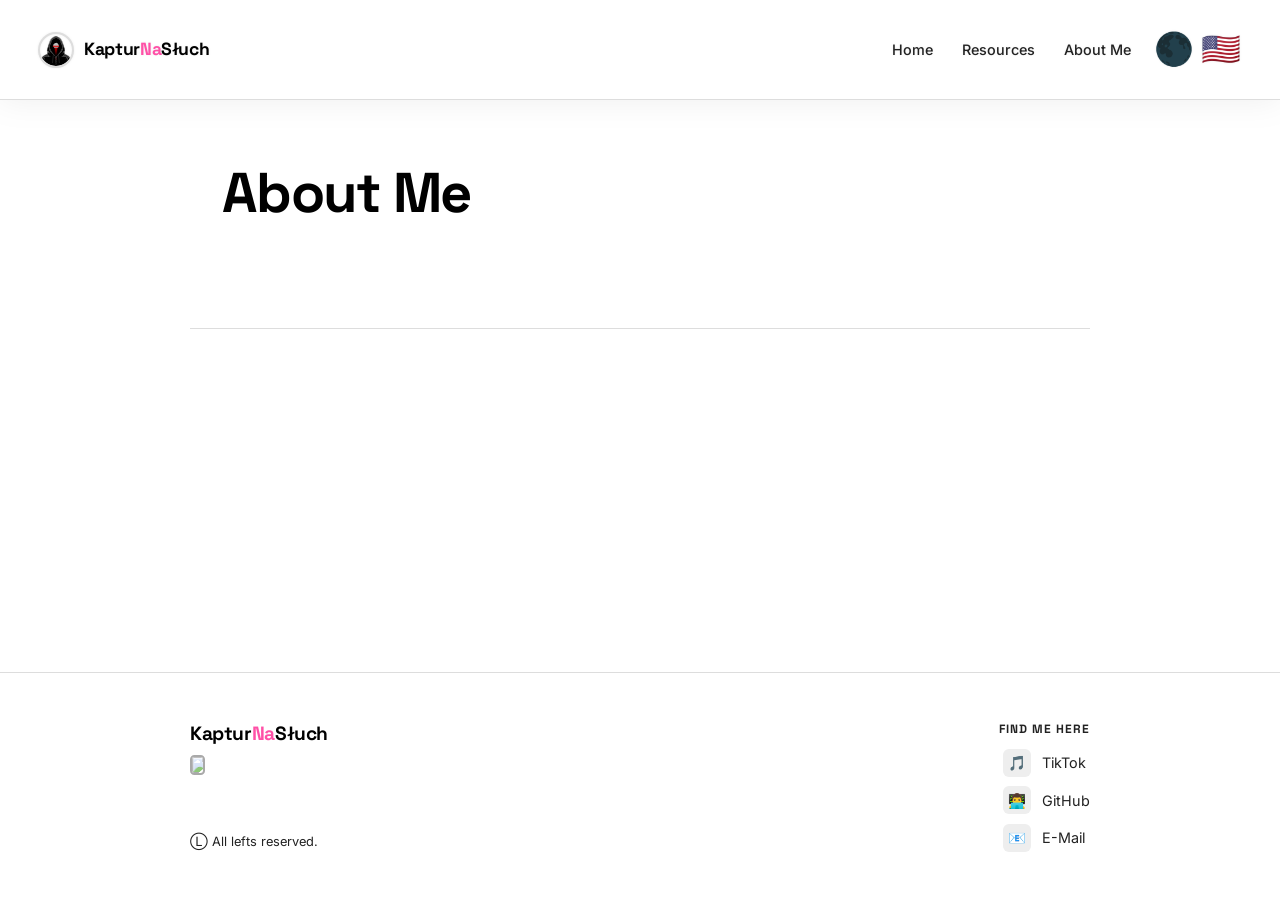
==== commit bdb9ac9d: "Noscript" ====
--- a/about/index.html
+++ b/about/index.html
@@ -35,12 +35,20 @@
 		<link rel="stylesheet" href="../assets/code/css/main.css"/>
 	</head>
 	<body id="top">
-		<nav class="header"></nav>
+		<noscript>
+			<div class="noscript">
+				<h1>This site requires JavaScript to display content.</h1>
+				<br>
+				<p>Please enable JavaScript in your browser.</p>
+			</div>
+		</noscript>
 
-		<header class="page-header">
+		<header class="header"></header>
+
+		<div class="page-header">
 			<h1 data-i18n="about_page_title"></h1>
 			<p data-i18n="qa_pg_desc"></p>
-		</header>
+		</div>
 
 		<main class="content interview"></main>
 
@@ -58,7 +66,7 @@
 			document.addEventListener("DOMContentLoaded", () => {
 				loadComponent(".header", "../assets/code/html/header.html", "..", () => {
 					applyTranslations();
-					updateMobileNavIcon("closed");
+					updateMobileHeaderIcon("closed");
 				});
 				loadComponent(".footer", "../assets/code/html/footer.html", "..", applyTranslations);
 
--- a/assets/code/css/global.css
+++ b/assets/code/css/global.css
@@ -26,7 +26,7 @@
 		saturate(2476%) hue-rotate(317deg)
 		brightness(118%) contrast(119%);
 
-	--height-navigation: 100px;
+	--height-header: 100px;
 }
 
 [data-theme="dark"] {
@@ -70,7 +70,6 @@
 *,
 *::before,
 *::after {
-	scroll-behavior: smooth;
 	box-sizing: border-box;
 	margin: 0;
 	padding: 0;
@@ -94,13 +93,14 @@
 	to  { filter: hue-rotate(1turn);  }
 }
 
-html[data-theme="light"] {
-  background: #FFF;
+html {
+	scroll-behavior: smooth;
+	background: #000;
+	scroll-padding-top: var(--height-header);
 }
 
-html {
-	background: #000;
-	scroll-padding-top: var(--height-navigation);
+html[data-theme="light"] {
+	background: #FFF;
 }
 
 body {
@@ -111,6 +111,26 @@
 	min-height: 100vh;
 	display: flex;
 	flex-flow: column;
+}
+
+.noscript {
+	position: fixed;
+	inset: 0;
+	padding: 2em;
+
+	display: flex;
+	align-items: center;
+	justify-content: center;
+	flex-flow: column;
+
+	color: #FFF;
+	background: #500;
+
+	font-size: 1em;
+	font-family: sans-serif;
+	text-align: center;
+
+	z-index: 9999;
 }
 
 /* ===== */
--- a/assets/code/css/main.css
+++ b/assets/code/css/main.css
@@ -48,7 +48,7 @@
 .background,
 .background-media,
 .background-media img,
-.nav-logo-img img,
+.header-logo-img img,
 .hero-avatar img,
 footer .logo-lg img,
 footer .social-icon img,
@@ -111,15 +111,15 @@
 }
 
 /* ===== */
-/* 2. Navbar
-/* ===== */
-
-nav {
+/* 2. Header
+/* ===== */
+
+header {
 	position: sticky;
 	top: 0;
 	z-index: 100;
 	padding: 0 2.5em;
-	height: var(--height-navigation);
+	height: var(--height-header);
 	display: flex;
 	align-items: center;
 	justify-content: space-between;
@@ -130,7 +130,7 @@
 	border-bottom: 1px solid var(--color-border);
 }
 
-.nav-brand {
+.header-brand {
 	display: flex;
 	align-items: center;
 	gap: 0.75em;
@@ -138,7 +138,7 @@
 	filter: drop-shadow(0 0 1px var(--color-background-1));
 }
 
-.nav-logo-img {
+.header-logo-img {
 	position: relative;
 	width: 2em;
 	aspect-ratio: 1 / 1;
@@ -147,7 +147,7 @@
 	transition: border-color var(--time-hover) ease-in-out;
 }
 
-.nav-logo-img-frame {
+.header-logo-img-frame {
 	position: absolute;
 	inset: 0;
 	border-radius: var(--radius-border-image);
@@ -159,33 +159,33 @@
 		outline-color var(--time-hover) ease-in-out;
 }
 
-.nav-logo-img:hover .nav-logo-img-frame {
+.header-logo-img:hover .header-logo-img-frame {
 	border-color: var(--color-accent);
 	outline-color: var(--color-accent);
 }
 
-.nav-logo-img-photo {
+.header-logo-img-photo {
 	width: 100%;
 	height: 100%;
 	border-radius: 100%;
 	overflow: hidden;
 }
 
-.nav-logo-img-photo img {
+.header-logo-img-photo img {
 	width: 100%;
 	/*! height: 100%; */
 	object-fit: contain;
 	display: block;
 }
 
-.nav-controls {
+.header-controls {
 	display: flex;
 	align-items: center;
 	gap: 1.5em;
 	filter: drop-shadow(0 0 1px var(--color-background-1));
 }
 
-.nav-links {
+.header-links {
 	display: flex;
 	align-items: center;
 	gap: 1.5em;
@@ -193,11 +193,11 @@
 	text-transform: capitalize;
 }
 
-.nav-links li {
-	display: inline-flex;
-}
-
-.nav-links a {
+.header-links li {
+	display: inline-flex;
+}
+
+.header-links a {
 	color: var(--color-text-muted);
 	text-decoration: none;
 	font-size: 0.9em;
@@ -215,17 +215,17 @@
 		color        var(--time-hover) ease-in-out;
 }
 
-.nav-links a:hover,
-.nav-links a.active {
-	color: var(--color-text-default);
-}
-
-.nav-links a svg,
-.nav-links a svg * {
+.header-links a:hover,
+.header-links a.active {
+	color: var(--color-text-default);
+}
+
+.header-links a svg,
+.header-links a svg * {
 	transition: none;
 }
 
-.nav-link-icon {
+.header-link-icon {
 	display: inline-flex;
 	align-items: center;
 	opacity: 0;
@@ -236,12 +236,18 @@
 		max-width var(--time-hover) ease-in-out;
 }
 
-.nav-links li:hover .nav-link-icon {
+.header-links li:hover .header-link-icon {
 	opacity: 1;
 	max-width: 1.2em;
 }
 
-.nav-toggle-btn {
+.header-options {
+	display: flex;
+	gap: 0.5em;
+	align-self: center;
+}
+
+.header-toggle-btn {
 	display: none;
 	color: var(--color-text-default);
 	border: none;
@@ -309,11 +315,17 @@
 	visibility: hidden;
 }
 
+.lang-picker {
+	display: flex;
+	align-self: center;
+}
+
 .btn-toggle {
 	color: var(--color-text-default);
 	font-size: 2em;
 	cursor: pointer;
 	display: inline-flex;
+	align-self: center;
 
 	transition:
 		background   var(--time-theme) ease-in-out,
@@ -491,6 +503,7 @@
 
 .lang-icon-img {
 	width: 2.5em;
+	filter: drop-shadow(0 0 2px black);
 }
 
 .btn-toggle .theme-icon svg {
@@ -593,19 +606,21 @@
 	text-decoration: none;
 	color: inherit;
 
+	/*! animation: animationSpinHue var(--time-transition) var(--animation-timing-func) infinite; */
+
 	transition:
 		background   var(--time-theme) ease-in-out,
 		border-color var(--time-hover) ease-in-out;
 }
 
 .res-card:hover {
-	border-color: var(--color-accent);
+	border-color: var(--color-text-muted);
 	background: var(--color-background-3);
 }
 
 .res-card-head {
 	display: flex;
-	align-items: flex-start;
+	align-items: start;
 	justify-content: space-between;
 	gap: 0.5em;
 	margin-bottom: 0.6em;
@@ -624,6 +639,7 @@
 	object-fit: contain;
 	display: block;
 	flex: 0 0 auto;
+	/*! filter: revert !important; */
 }
 
 .badge-new {
@@ -850,18 +866,18 @@
 /* ===== */
 
 @media (max-width: 750px) {
-	nav {
+	header {
 		padding: 2em var(--margin-global);
 		flex-wrap: wrap;
 		height: auto;
 		background: var(--color-background-2);
 	}
 
-	.nav-toggle-btn {
+	.header-toggle-btn {
 		display: inline-block;
 	}
 
-	.nav-controls {
+	.header-controls {
 		width: 100%;
 		display: none;
 		flex-flow: column;
@@ -869,11 +885,11 @@
 		gap: 1em;
 	}
 
-	.nav-controls.active {
+	.header-controls.active {
 		display: flex;
 	}
 
-	.nav-links {
+	.header-links {
 		flex-flow: column;
 		align-items: start;
 		gap: 1em;
@@ -881,6 +897,10 @@
 		padding-top: 1em;
 	}
 
+	.header-options {
+		align-self: end;
+	}
+
 	.lang-dropdown {
 		right: auto;
 		left: 50%;
@@ -927,7 +947,7 @@
 /*
 @media (max-width: 360px) {
 	main > .hero {
-		padding: calc(5em + var(--height-navigation)) 2em;
+		padding: calc(5em + var(--height-header)) 2em;
 	}
 
 	.hero {
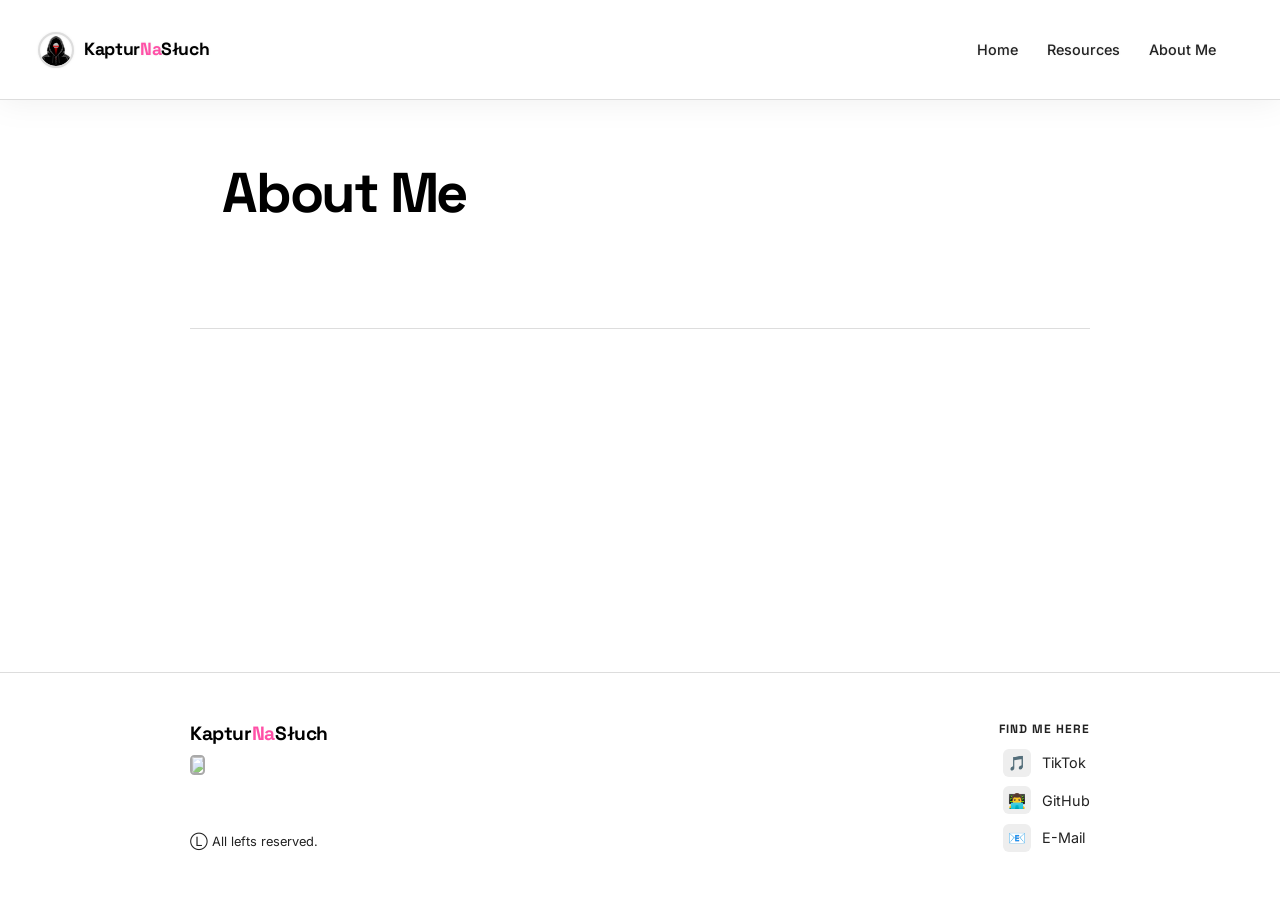
==== commit 4e713ce5: "Status Code" ====
--- a/about/index.html
+++ b/about/index.html
@@ -46,7 +46,7 @@
 		<header class="header"></header>
 
 		<div class="page-header">
-			<h1 data-i18n="about_page_title"></h1>
+			<h1 class="capitalized" data-i18n="about_page_title"></h1>
 			<p data-i18n="qa_pg_desc"></p>
 		</div>
 
--- a/assets/code/css/global.css
+++ b/assets/code/css/global.css
@@ -2,8 +2,8 @@
 
 [data-no-transition],
 [data-no-transition] * {
+	animation: none !important;
 	transition: none !important;
-	animation: none !important;
 }
 
 /* ===== */
@@ -94,8 +94,9 @@
 }
 
 html {
+	background: #000;
+
 	scroll-behavior: smooth;
-	background: #000;
 	scroll-padding-top: var(--height-header);
 }
 
@@ -104,24 +105,29 @@
 }
 
 body {
-	color: var(--color-text-default);
-	font-family: "Inter", sans-serif;
-	font-size: 16px;
-	line-height: 1.6;
-	min-height: 100vh;
 	display: flex;
 	flex-flow: column;
+
+	min-height: 100vh;
+
+	color: var(--color-text-default);
+
+	font-size: 16px;
+	font-family: "Inter", sans-serif;
+
+	line-height: 1.6;
 }
 
 .noscript {
 	position: fixed;
 	inset: 0;
-	padding: 2em;
 
 	display: flex;
 	align-items: center;
 	justify-content: center;
 	flex-flow: column;
+
+	padding: 2em;
 
 	color: #FFF;
 	background: #500;
@@ -138,20 +144,28 @@
 /* ===== */
 
 .blockquote {
-	border-left: 0.25em solid var(--color-text-default);
-	font-style: italic;
-	text-indent: initial;
-	padding: 1.25em;
-	text-align: left;
 	display: flex;
 	flex-flow: column;
 	gap: 2em;
-	opacity: 0.8;
+
+	padding: 1.25em;
+
+	border-left: 0.25em solid var(--color-text-default);
+	font-style: italic;
+
+	text-align: left;
+	text-indent: initial;
+
+	opacity: 0.825;
 }
 
 .blockquote span:nth-child(2):last-child {
 	display: block;
 	text-align: right;
+}
+
+.capitalized {
+	text-transform: capitalize;
 }
 
 /* ===== */
--- a/assets/code/css/main.css
+++ b/assets/code/css/main.css
@@ -7,32 +7,38 @@
 .background {
 	position: fixed;
 	inset: 0;
+
 	width: 100%;
 	height: 100%;
+
+	pointer-events: none;
 	z-index: -1;
-	pointer-events: none;
 }
 
 .background-media {
-	position: absolute;
-	inset: 0;
-	opacity: var(--media-background-opacity);
-
 	/* crossfade layering */
 	--video-z-back: -5;
 	--video-z-front: -4;
+
+	position: absolute;
+	inset: 0;
+
+	opacity: var(--media-background-opacity);
 }
 
 .background-media video {
+	position: absolute;
 	inset: 0;
+	object-fit: cover;
+
 	width: 100%;
 	height: 100%;
-	object-fit: cover;
-	position: absolute;
+
+	filter: blur(5px) saturate(0);
+	transition: opacity 0.125s ease-in-out;
+
+	opacity: 0;
 	z-index: var(--video-z-back);
-	opacity: 0;
-	transition: opacity 0.125s ease-in-out;
-	filter: blur(5px) saturate(0);
 
 	pointer-events: none;
 	user-select: none;
@@ -41,8 +47,8 @@
 }
 
 .background-media video.is-active {
+	opacity: 1;
 	z-index: var(--video-z-front);
-	opacity: 1;
 }
 
 .background,
@@ -64,16 +70,20 @@
 /* ===== */
 
 .logo {
+	color: var(--color-text-default);
+
 	font-family: "Space Grotesk", sans-serif;
+	font-size: 1.1em;
 	font-weight: 700;
-	font-size: 1.1em;
-	color: var(--color-text-default);
+
 	letter-spacing: -0.02em;
 }
 
 .logo span {
+	display: inline-block;
+
 	color: var(--color-accent);
-	display: inline-block;
+
 	animation: animationSpinHue var(--time-transition) var(--animation-timing-func) infinite;
 }
 
@@ -82,27 +92,33 @@
 }
 
 .btn-flag-icon {
+	display: inline-block;
+
 	width: 1.2em;
 	height: 1.2em;
+
+	object-fit: contain;
 	vertical-align: -0.2em;
-	display: inline-block;
-	object-fit: contain;
 }
 
 .emoji-wrapper {
 	display: inline-flex;
 	align-items: center;
 	justify-content: center;
-	vertical-align: -0.2em;
+
+	margin: 0 0.1em;
+
 	width: 1.2em;
 	height: 1.2em;
-	margin: 0 0.1em;
+
+	vertical-align: -0.2em;
 }
 
 .emoji-wrapper img {
+	object-fit: contain;
+
 	width: 100%;
 	height: 100%;
-	object-fit: contain;
 }
 
 [data-theme="dark"] .social-icon img,
@@ -117,46 +133,61 @@
 header {
 	position: sticky;
 	top: 0;
+
+	display: flex;
+	align-items: center;
+	justify-content: space-between;
+
+	width: 100%;
+	height: var(--height-header);
+
+	padding: 0 2.5em;
+
+	background: var(--color-background-2);
+
+	border-bottom: 1px solid var(--color-border);
+	filter: drop-shadow(0 0 1em var(--color-background-1));
+	backdrop-filter: blur(4px) hue-rotate(180deg);
+
 	z-index: 100;
-	padding: 0 2.5em;
-	height: var(--height-header);
-	display: flex;
-	align-items: center;
-	justify-content: space-between;
-	background: var(--color-background-2);
-	backdrop-filter: blur(4px) hue-rotate(180deg);
-	width: 100%;
-	filter: drop-shadow(0 0 1em var(--color-background-1));
-	border-bottom: 1px solid var(--color-border);
 }
 
 .header-brand {
 	display: flex;
 	align-items: center;
 	gap: 0.75em;
+
+	filter: drop-shadow(0 0 1px var(--color-background-1));
+
 	text-decoration: none;
-	filter: drop-shadow(0 0 1px var(--color-background-1));
 }
 
 .header-logo-img {
 	position: relative;
+
 	width: 2em;
 	aspect-ratio: 1 / 1;
+
+	padding-top: 0.125em;
+
 	border-radius: 100%;
-	padding-top: 0.125em;
+
 	transition: border-color var(--time-hover) ease-in-out;
 }
 
 .header-logo-img-frame {
 	position: absolute;
 	inset: 0;
+
 	border-radius: var(--radius-border-image);
 	outline: 2px solid var(--color-border);
+
 	animation: animationSpinHue calc(var(--time-transition)) var(--animation-timing-func) infinite;
-	pointer-events: none;
 	transition:
 		border-color  var(--time-hover) ease-in-out,
 		outline-color var(--time-hover) ease-in-out;
+
+	pointer-events: none;
 }
 
 .header-logo-img:hover .header-logo-img-frame {
@@ -167,29 +198,36 @@
 .header-logo-img-photo {
 	width: 100%;
 	height: 100%;
+
 	border-radius: 100%;
+
 	overflow: hidden;
 }
 
 .header-logo-img-photo img {
+	display: block;
+
+	object-fit: contain;
+
 	width: 100%;
-	/*! height: 100%; */
-	object-fit: contain;
-	display: block;
 }
 
 .header-controls {
 	display: flex;
 	align-items: center;
 	gap: 1.5em;
+
 	filter: drop-shadow(0 0 1px var(--color-background-1));
 }
 
 .header-links {
 	display: flex;
 	align-items: center;
+
 	gap: 1.5em;
+
 	list-style: none;
+
 	text-transform: capitalize;
 }
 
@@ -198,13 +236,16 @@
 }
 
 .header-links a {
+	display: inline-flex;
+	align-items: center;
+	gap: 0.35em;
+
 	color: var(--color-text-muted);
-	text-decoration: none;
+
 	font-size: 0.9em;
 	font-weight: 500;
-	display: inline-flex;
-	align-items: center;
-	gap: 0.35em;
+
+	text-decoration: none;
 
 	transition:
 		background   var(--time-theme) ease-in-out,
@@ -228,59 +269,77 @@
 .header-link-icon {
 	display: inline-flex;
 	align-items: center;
-	opacity: 0;
+
 	max-width: 0;
-	overflow: hidden;
+
 	transition:
 		opacity   var(--time-hover) ease-in-out,
 		max-width var(--time-hover) ease-in-out;
+
+	overflow: hidden;
+	opacity: 0;
 }
 
 .header-links li:hover .header-link-icon {
+	max-width: 1.2em;
 	opacity: 1;
-	max-width: 1.2em;
 }
 
 .header-options {
 	display: flex;
+	align-self: center;
 	gap: 0.5em;
-	align-self: center;
+
+	font-size: 0;
 }
 
 .header-toggle-btn {
 	display: none;
+
 	color: var(--color-text-default);
+	background: transparent;
+
 	border: none;
 	border-radius: var(--radius-border);
+
 	font-size: 2em;
+
 	cursor: pointer;
+
 	line-height: 1;
-	background: transparent;
 }
 
 .lang-dropdown {
 	display: none;
 	position: absolute;
+
+	top: calc(100% + 0.5rem);
 	right: 0;
-	top: calc(100% + 0.5rem);
+
+	width: max-content;
+	max-width: min(100vw - 2 * var(--margin-global), 100%);
+
 	background: var(--color-background-2);
+
 	border: 1px solid var(--color-border);
 	border-radius: var(--radius-border);
+
 	overflow: hidden;
 	z-index: 100;
-	width: max-content;
-	max-width: min(100vw - 2 * var(--margin-global), 100%);
 }
 
 .lang-picker.open .lang-dropdown {
 	display: flex;
 	flex-flow: row wrap;
-	max-width: 100%;
-	scrollbar-width: thin;
-	overflow-y: auto;
 	justify-content: center;
 	gap: 1em;
-	padding: 0.5em 0
+
+	max-width: 100%;
+
+	padding: 0.5em 0;
+
+	overflow-y: auto;
+	scrollbar-width: thin;
 }
 
 .lang-dropdown::before,
@@ -289,13 +348,16 @@
 }
 
 .lang-option {
-	text-align: left;
+	flex: 0 0 auto;
+
+	color: var(--color-text-default);
 	background: none;
 	border: 0;
-	color: var(--color-text-default);
+
+	text-align: left;
+
 	cursor: pointer;
 	white-space: nowrap;
-	flex: 0 0 auto;
 }
 
 .lang-option:hover {
@@ -321,25 +383,27 @@
 }
 
 .btn-toggle {
-	color: var(--color-text-default);
-	font-size: 2em;
-	cursor: pointer;
 	display: inline-flex;
 	align-self: center;
+
+	color: var(--color-text-default);
+	background: none;
+	border: 0;
+	aspect-ratio: 1 / 1;
+
+	font-size: 2em;
 
 	transition:
 		background   var(--time-theme) ease-in-out,
 		border-color var(--time-hover) ease-in-out,
 		color        var(--time-hover) ease-in-out;
 
-	aspect-ratio: 1 / 1;
-	background: none;
-	border: 0;
+	cursor: pointer;
 }
 
 .btn-toggle:hover {
+	color: var(--color-text-default);
 	border-color: var(--color-accent);
-	color: var(--color-text-default);
 }
 
 /* ===== */
@@ -347,35 +411,41 @@
 /* ===== */
 
 main {
+	display: flex;
+	flex-flow: column;
 	flex: 1;
-	display: flex;
+}
+
+main > .hero {
+	display: flex;
+	align-items: center;
+	justify-content: center;
 	flex-flow: column;
-}
-
-main > .hero {
-	min-height: 100vh;
+
 	padding: 0 2em;
 	margin: 0 auto;
-	display: flex;
-	flex-flow: column;
+
+	min-height: 100vh;
+
+	text-align: center;
+
+	z-index: 5;
+}
+
+/* ===== */
+/* 4. Hero
+/* ===== */
+
+.hero-header {
+	display: flex;
 	justify-content: center;
 	align-items: center;
-	z-index: 5;
-	text-align: center;
-}
-
-/* ===== */
-/* 4. Hero
-/* ===== */
-
-.hero-header {
-	display: flex;
+	flex-wrap: wrap;
 	gap: 1.5em;
+
 	margin-bottom: 0.75em;
-	flex-wrap: wrap;
-	justify-content: center;
+
 	filter: drop-shadow(0 0 3em rgba(255, 255, 255, 0.75));
-	align-items: center;
 }
 
 img .hero-avatar {
@@ -384,57 +454,70 @@
 
 .hero-avatar {
 	position: relative;
+
 	width: 5em;
-	aspect-ratio: 1 / 1;
+	padding-top: 0.5em;
+
 	background: var(--color-background-1);
 	border-radius: 50%;
-	padding-top: 0.5em;
+	aspect-ratio: 1 / 1;
 }
 
 .hero-avatar-frame {
 	position: absolute;
 	inset: 0;
+
+	outline: 3px solid var(--color-accent);
 	border-radius: var(--radius-border-image);
-	outline: 3px solid var(--color-accent);
+
 	animation: animationSpinHue var(--time-transition) var(--animation-timing-func) infinite;
+
 	pointer-events: none;
 }
 
 .hero-avatar-photo {
 	width: 100%;
 	height: 100%;
+
 	border-radius: var(--radius-border-image);
+
 	overflow: hidden;
 }
 
 .hero-avatar-photo img {
+	display: block;
+	object-fit: contain;
+
 	width: 100%;
 	height: 100%;
-	object-fit: contain;
-	display: block;
 }
 
 .hero-name {
 	display: inline-flex;
+
+	color: var(--color-text-default);
+
 	font-family: "Space Grotesk", sans-serif;
 	font-size: clamp(2.5em, 8vw, 5em);
 	font-weight: 700;
-	line-height: 1.0;
+
+	line-height: 1;
 	letter-spacing: -0.04em;
-	color: var(--color-text-default);
 }
 
 .hero-name .accent-word {
+	display: inline-block;
 	color: var(--color-accent);
-	display: inline-block;
 	animation: animationSpinHue var(--time-transition) var(--animation-timing-func) infinite;
 }
 
 .hero-taglines {
+	gap: 0;
+
+	color: var(--color-text-muted);
+
 	font-family: "Space Grotesk", sans-serif;
 	font-weight: 500;
-	color: var(--color-text-muted);
-	gap: 0;
 }
 
 .hero-taglines span {
@@ -458,20 +541,25 @@
 
 .btn-primary {
 	display: inline-block;
+
+	padding: 0.7em 1.6em;
+
 	background: var(--color-accent);
 	color: var(--color-background-1);
-	text-decoration: none;
-	padding: 0.7em 1.6em;
 	border-radius: var(--radius-border);
+
 	font-family: "Space Grotesk", sans-serif;
 	font-weight: 700;
 	font-size: 0.95em;
 
+	text-align: center;
+	text-decoration: none;
+
+	animation: animationSpinHue var(--time-transition) var(--animation-timing-func) infinite;
 	transition:
 		background var(--time-theme) ease-in-out,
 		color      var(--time-theme) ease-in-out,
 		opacity    var(--time-hover) ease-in-out;
-	animation: animationSpinHue var(--time-transition) var(--animation-timing-func) infinite;
 }
 
 .btn-primary:hover {
@@ -488,6 +576,7 @@
 	display: inline-flex;
 	align-items: center;
 	justify-content: center;
+
 	width: 1.2em;
 	height: 1.2em;
 }
@@ -496,9 +585,10 @@
 .btn-toggle .theme-icon img,
 .btn-toggle .lang-icon svg,
 .btn-toggle .lang-icon img {
+	display: block;
+
 	width: 100%;
 	height: 100%;
-	display: block;
 }
 
 .lang-icon-img {
@@ -525,19 +615,23 @@
 
 .page-header {
 	padding: 3em var(--margin-global);
+
+	margin: 0 auto;
+
+	width: 100%;
 	max-width: 900px;
-	margin: 0 auto;
-	width: 100%;
+
 	border-bottom: 1px solid var(--color-border);
 }
 
 .page-header h1 {
+	margin-bottom: 0.75em;
+
 	font-family: "Space Grotesk", sans-serif;
 	font-size: clamp(2em, 6vw, 3.5em);
 	font-weight: 700;
-	letter-spacing: -0.03em;
-	margin-bottom: 0.75em;
-	text-transform: capitalize;
+
+	letter-spacing: -0.04em;
 }
 
 .page-header p {
@@ -547,10 +641,13 @@
 
 .content {
 	flex: 1;
+	justify-content: center;
+
+	margin: 0 auto;
 	padding: 3em var(--margin-global);
+
+	width: 100%;
 	max-width: 900px;
-	margin: 0 auto;
-	width: 100%;
 }
 
 /* ===== */
@@ -562,19 +659,26 @@
 }
 
 .cat-label {
+	display: flex;
+	align-items: center;
+	gap: 0.6em;
+
+	margin-bottom: 1.2em;
+
+	color: var(--color-accent);
+
 	font-family: "Space Grotesk", sans-serif;
 	font-size: 0.85em;
 	font-weight: 700;
+
+	text-decoration: none;
 	text-transform: uppercase;
+
 	letter-spacing: 0.08em;
-	color: var(--color-accent);
-	margin-bottom: 1.2em;
-	display: flex;
-	align-items: center;
-	gap: 0.6em;
-	text-decoration: none;
+
+	animation: animationSpinHue var(--time-transition) var(--animation-timing-func) infinite;
+
 	cursor: pointer;
-	animation: animationSpinHue var(--time-transition) var(--animation-timing-func) infinite;
 }
 
 .cat-label:hover {
@@ -595,27 +699,31 @@
 }
 
 .res-card {
+	display: flex;
+	flex-flow: column;
 	flex: 1 1 calc(50% - 0.5em);
+
+	padding: 1.25em;
+
 	min-width: 250px;
-	display: flex;
-	flex-flow: column;
+
+	color: inherit;
 	background: var(--color-background-2);
+
 	border: 1px solid var(--color-border);
 	border-radius: var(--radius-border);
-	padding: 1.25em;
+
 	text-decoration: none;
-	color: inherit;
 
 	/*! animation: animationSpinHue var(--time-transition) var(--animation-timing-func) infinite; */
-
 	transition:
 		background   var(--time-theme) ease-in-out,
 		border-color var(--time-hover) ease-in-out;
 }
 
 .res-card:hover {
+	background: var(--color-background-3);
 	border-color: var(--color-text-muted);
-	background: var(--color-background-3);
 }
 
 .res-card-head {
@@ -623,44 +731,50 @@
 	align-items: start;
 	justify-content: space-between;
 	gap: 0.5em;
+
 	margin-bottom: 0.6em;
 }
 
 .res-icon {
-	font-size: 1.3em;
-	line-height: 1;
 	display: inline-flex;
-	align-items: center;
+	height: 100%;
 }
 
 .res-icon-img {
+	display: block;
+	object-fit: contain;
+	flex: 0 0 auto;
+
 	width: 28px;
 	height: 28px;
-	object-fit: contain;
-	display: block;
-	flex: 0 0 auto;
-	/*! filter: revert !important; */
 }
 
 .badge-new {
+	display: inline-block;
+
+	padding: 2px 7px;
+
+	color: var(--color-background-1);
+	background: var(--color-accent-dim);
+
+	border-radius: 4px;
+
 	font-size: 0.65em;
 	font-family: "Space Grotesk", sans-serif;
 	font-weight: 700;
+
 	text-transform: uppercase;
 	letter-spacing: 0.06em;
-	background: var(--color-accent-dim);
-	color: var(--color-background-1);
-	padding: 2px 7px;
-	border-radius: 4px;
-	display: inline-block;
+
 	animation: animationSpinHue var(--time-transition) var(--animation-timing-func) infinite;
 }
 
 .res-card .res-title {
+	color: var(--color-text-default);
+
 	font-family: "Space Grotesk", sans-serif;
 	font-size: 0.95em;
 	font-weight: 700;
-	color: var(--color-text-default);
 }
 
 .res-card .res-desc:last-child {
@@ -668,10 +782,10 @@
 }
 
 .res-card .res-desc {
+	flex: 1;
+	color: var(--color-text-muted);
 	font-size: 0.85em;
-	color: var(--color-text-muted);
 	line-height: 1.55;
-	flex: 1;
 }
 
 /* ===== */
@@ -679,19 +793,22 @@
 /* ===== */
 
 footer {
-	border-top: 1px solid var(--color-border);
 	padding: 3em var(--margin-global);
 	background: var(--color-background-2);
+	border-top: 1px solid var(--color-border);
 	z-index: 2;
 }
 
 .footer-inner {
+	display: flex;
+	justify-content: space-between;
+	flex-wrap: wrap;
+
+	margin: 0 auto;
+
 	max-width: 900px;
-	margin: 0 auto;
-	display: flex;
-	justify-content: space-between;
+
 	gap: 2em;
-	flex-wrap: wrap;
 }
 
 .footer-notice {
@@ -701,37 +818,41 @@
 }
 
 footer .logo-lg {
+	display: flex;
+	align-items: stretch;
 	gap: 0.5em;
-	display: flex;
 	flex-flow: column;
-	align-items: stretch;
+
 	line-height: initial;
 }
 
 footer .logo-lg p {
+	margin: 0;
 	width: fit-content;
-	margin: 0;
 }
 
 footer .logo-lg a {
 	display: flex;
 	flex-flow: column;
 	justify-content: center;
+
 	width: fit-content;
 }
 
 footer .logo-lg a > img {
-	opacity: 0.675;
 	width: 75%;
 	height: auto;
+
 	border: 2px solid #808080;
 	border-radius: 0.1875em;
+
+	opacity: 0.675;
 }
 
 .footer-copy {
+	margin-top: 0.5em;
+	color: var(--color-text-muted);
 	font-size: 0.8em;
-	color: var(--color-text-muted);
-	margin-top: 0.5em;
 }
 
 .socials-title {
@@ -746,54 +867,63 @@
 }
 
 .social-list {
-	list-style: none;
 	display: flex;
 	flex-flow: column;
 	gap: 0.6em;
+
+	list-style: none;
 }
 
 .social-list li a {
 	display: flex;
 	align-items: center;
 	gap: 0.75em;
+
+	color: var(--color-text-muted);
+
+	font-size: 0.9em;
+
 	text-decoration: none;
-	color: var(--color-text-muted);
-	font-size: 0.9em;
+
 	transition: opacity var(--time-hover) ease-in-out;
 }
 
 .social-list li a:hover {
+	color: var(--color-text-default);
 	opacity: 0.75;
-	color: var(--color-text-default);
 }
 
 .social-icon {
+	display: inline-flex;
+	align-items: center;
+	justify-content: center;
+	flex-shrink: 0;
+
 	width: 28px;
 	height: 28px;
+
+	background: var(--color-background-3);
 	border-radius: 6px;
-	display: inline-flex;
-	align-items: center;
-	justify-content: center;
-	flex-shrink: 0;
-	background: var(--color-background-3);
 }
 
 .social-icon img {
+	display: block;
 	width: 1em;
-	display: block;
 }
 
 .social-icon svg {
 	width: 1.5em;
 	height: 1.5em;
+
+	color: var(--color-accent-dim);
+
 	animation: animationSpinHue var(--time-transition) var(--animation-timing-func) infinite;
-	color: var(--color-accent-dim);
 }
 
 .social-column {
 	display: flex;
+	align-items: end;
 	flex-flow: column;
-	align-items: end;
 }
 
 /* ===== */
@@ -803,6 +933,7 @@
 .interview .cat-section > details.qa + details.qa {
 	margin-top: 1em;
 	padding-top: 1em;
+
 	border-top: 1px solid var(--color-border);
 }
 
@@ -812,19 +943,22 @@
 
 .qa ol,
 .qa ul {
+	margin-left: 2.75em;
 	list-style-position: revert-layer;
-	margin-left: 2.75em;
 }
 
 details.qa > summary.qa-q {
+	display: flex;
+	align-items: baseline;
+	gap: 0.5em;
+
+	color: var(--color-text-default);
+
+	font-weight: 500;
+	font-style: italic;
+
 	list-style: none;
 	cursor: pointer;
-	font-style: italic;
-	font-weight: 500;
-	color: var(--color-text-default);
-	display: flex;
-	align-items: baseline;
-	gap: 0.5em;
 	transition: color var(--time-hover) ease-in-out;
 }
 
@@ -838,17 +972,24 @@
 
 details.qa > summary.qa-q::before {
 	content: "";
+
 	display: inline-flex;
+	align-self: center;
+
+	margin-right: 0.75em;
+
 	width: 0.75em;
 	height: 0.75em;
+
 	aspect-ratio: 1 / 1;
+
 	border-right: 3px solid var(--color-accent);
 	border-bottom: 3px solid var(--color-accent);
+
+	animation: animationSpinHue var(--time-transition) var(--animation-timing-func) infinite;
+	transition: transform var(--time-hover) ease-in-out;
+
 	transform: rotate(-45deg);
-	transition: transform var(--time-hover) ease-in-out;
-	align-self: center;
-	margin-right: 0.75em;
-	animation: animationSpinHue var(--time-transition) var(--animation-timing-func) infinite;
 	transform-origin: 75% 75%;
 }
 
@@ -867,9 +1008,11 @@
 
 @media (max-width: 750px) {
 	header {
+		flex-wrap: wrap;
+
+		height: auto;
 		padding: 2em var(--margin-global);
-		flex-wrap: wrap;
-		height: auto;
+
 		background: var(--color-background-2);
 	}
 
@@ -878,11 +1021,12 @@
 	}
 
 	.header-controls {
-		width: 100%;
 		display: none;
 		flex-flow: column;
 		align-items: center;
 		gap: 1em;
+
+		width: 100%;
 	}
 
 	.header-controls.active {
@@ -893,8 +1037,10 @@
 		flex-flow: column;
 		align-items: start;
 		gap: 1em;
+
+		padding-top: 1em;
+
 		width: 100%;
-		padding-top: 1em;
 	}
 
 	.header-options {
@@ -902,10 +1048,12 @@
 	}
 
 	.lang-dropdown {
+		left: 50%;
 		right: auto;
-		left: 50%;
+
+		max-width: calc(100vw - 2 * var(--margin-global));
+
 		transform: translateX(-50%);
-		max-width: calc(100vw - 2 * var(--margin-global));
 	}
 
 	/*
@@ -924,15 +1072,17 @@
 	}
 
 	.footer-inner {
+		align-items: center;
 		flex-flow: column-reverse;
-		align-items: center;
+
 		text-align: center;
 	}
 
 	footer .logo-lg {
+		width: 100%;
+	
 		gap: initial;
 		align-items: center;
-		width: 100%;
 	}
 
 	footer .logo-lg a > img {
@@ -942,30 +1092,4 @@
 	.social-column {
 		align-items: center;
 	}
-}
-
-/*
-@media (max-width: 360px) {
-	main > .hero {
-		padding: calc(5em + var(--height-header)) 2em;
-	}
-
-	.hero {
-		padding: 3em 1em 2em;
-	}
-
-	.hero-header {
-		gap: 0.75em;
-		flex-flow: column;
-		margin-bottom: 1em;
-	}
-
-	.hero-name {
-		flex-flow: column;
-	}
-
-	.hero-name .accent-word:first-child {
-		margin-top: 0.1875em;
-	}
-}
-*/+}
